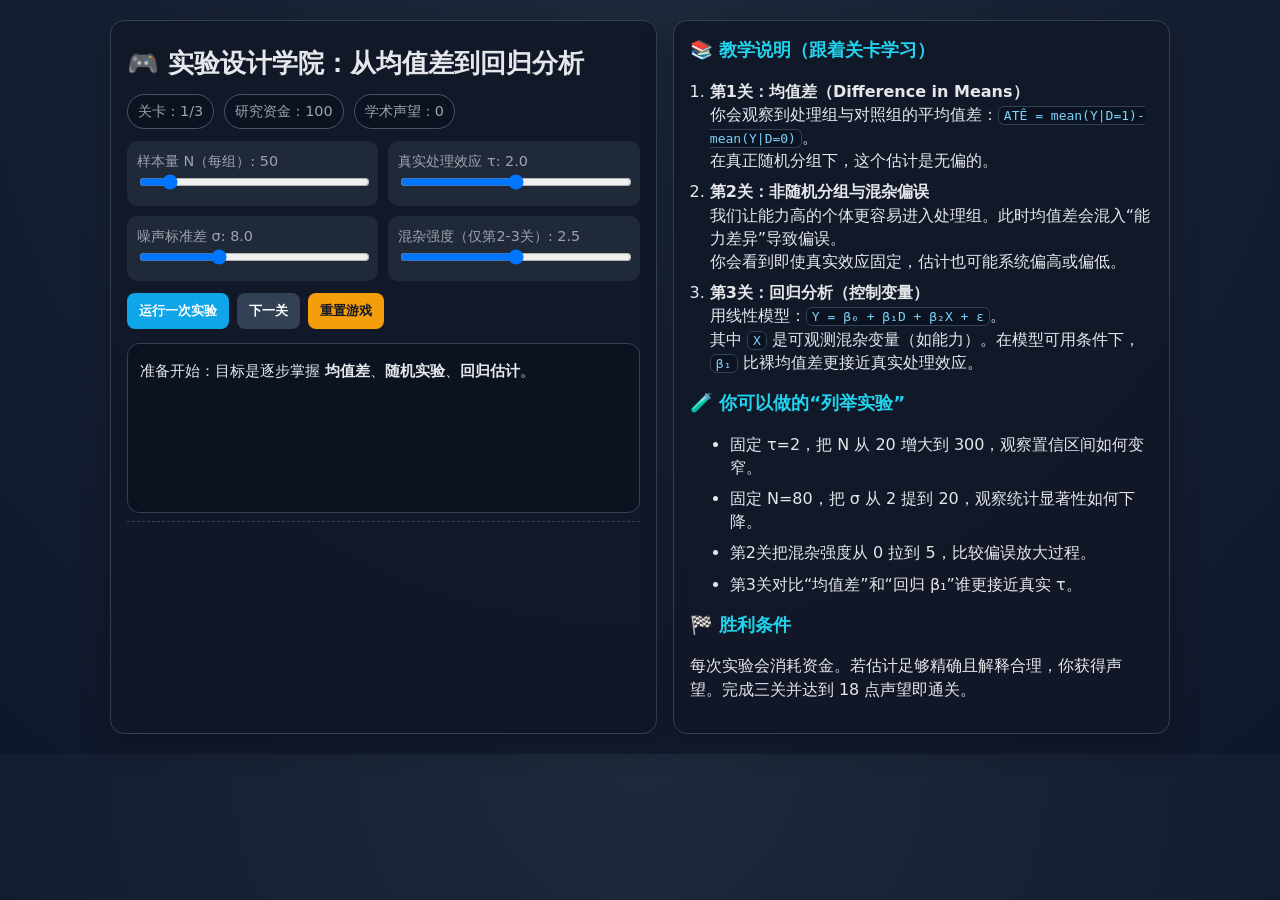
==== index.html @ 0ed8cbbe "Add interactive educational game for experiments and regression" ====
<!doctype html>
<html lang="zh-CN">
<head>
  <meta charset="UTF-8" />
  <meta name="viewport" content="width=device-width, initial-scale=1.0" />
  <title>实验设计学院：从均值差到回归分析</title>
  <style>
    :root {
      --bg: #0f172a;
      --panel: #111827;
      --card: #1f2937;
      --text: #e5e7eb;
      --muted: #9ca3af;
      --accent: #22d3ee;
      --good: #34d399;
      --warn: #f59e0b;
    }
    * { box-sizing: border-box; }
    body {
      margin: 0;
      font-family: "PingFang SC", "Microsoft YaHei", system-ui, sans-serif;
      background: radial-gradient(circle at top, #1e293b, var(--bg));
      color: var(--text);
      line-height: 1.45;
    }
    .container {
      max-width: 1100px;
      margin: 0 auto;
      padding: 20px;
      display: grid;
      gap: 16px;
      grid-template-columns: 1.1fr 1fr;
    }
    .panel {
      background: rgba(17, 24, 39, 0.95);
      border: 1px solid #334155;
      border-radius: 14px;
      padding: 16px;
      box-shadow: 0 10px 30px rgba(0, 0, 0, 0.25);
    }
    h1 { margin: 8px 0 12px; font-size: 1.6rem; }
    h2 { margin: 0 0 10px; font-size: 1.15rem; color: var(--accent); }
    .status {
      display: flex;
      gap: 10px;
      flex-wrap: wrap;
      margin-bottom: 12px;
    }
    .badge {
      background: #0b1220;
      border: 1px solid #475569;
      border-radius: 999px;
      padding: 6px 10px;
      font-size: 0.9rem;
      color: var(--muted);
    }
    .controls {
      display: grid;
      gap: 10px;
      grid-template-columns: 1fr 1fr;
    }
    .control { background: var(--card); border-radius: 10px; padding: 10px; }
    label { display: block; font-size: 0.9rem; color: var(--muted); }
    input[type="range"] { width: 100%; }
    .buttons {
      margin-top: 12px;
      display: flex;
      gap: 8px;
      flex-wrap: wrap;
    }
    button {
      background: #0ea5e9;
      color: white;
      border: none;
      border-radius: 8px;
      padding: 9px 12px;
      cursor: pointer;
      font-weight: 600;
    }
    button.secondary { background: #334155; }
    button.warn { background: var(--warn); color: #111827; }
    button:hover { filter: brightness(1.05); }
    #resultBox {
      margin-top: 14px;
      background: #0b1220;
      border: 1px solid #334155;
      border-radius: 12px;
      padding: 12px;
      min-height: 170px;
    }
    .metric { margin: 4px 0; font-size: 0.95rem; }
    .good { color: var(--good); }
    .warnText { color: var(--warn); }
    #history {
      max-height: 300px;
      overflow: auto;
      margin-top: 8px;
      font-size: 0.88rem;
      border-top: 1px dashed #334155;
      padding-top: 8px;
    }
    .lesson ol { padding-left: 20px; }
    .lesson li { margin-bottom: 8px; }
    code {
      background: #0b1220;
      border: 1px solid #334155;
      border-radius: 6px;
      padding: 1px 5px;
      color: #7dd3fc;
    }
    @media (max-width: 900px) {
      .container { grid-template-columns: 1fr; }
    }
  </style>
</head>
<body>
  <div class="container">
    <section class="panel">
      <h1>🎮 实验设计学院：从均值差到回归分析</h1>
      <div class="status">
        <span class="badge">关卡：<span id="stage">1</span>/3</span>
        <span class="badge">研究资金：<span id="budget">100</span></span>
        <span class="badge">学术声望：<span id="reputation">0</span></span>
      </div>

      <div class="controls">
        <div class="control">
          <label>样本量 N（每组）: <span id="nVal">50</span></label>
          <input id="n" type="range" min="20" max="300" step="10" value="50" />
        </div>
        <div class="control">
          <label>真实处理效应 τ: <span id="tauVal">2.0</span></label>
          <input id="tau" type="range" min="-2" max="6" step="0.5" value="2" />
        </div>
        <div class="control">
          <label>噪声标准差 σ: <span id="sigmaVal">8.0</span></label>
          <input id="sigma" type="range" min="2" max="20" step="1" value="8" />
        </div>
        <div class="control">
          <label>混杂强度（仅第2-3关）: <span id="confVal">2.5</span></label>
          <input id="conf" type="range" min="0" max="5" step="0.5" value="2.5" />
        </div>
      </div>

      <div class="buttons">
        <button id="runBtn">运行一次实验</button>
        <button class="secondary" id="nextBtn">下一关</button>
        <button class="warn" id="resetBtn">重置游戏</button>
      </div>

      <div id="resultBox">
        <div class="metric">准备开始：目标是逐步掌握 <strong>均值差</strong>、<strong>随机实验</strong>、<strong>回归估计</strong>。</div>
      </div>

      <div id="history"></div>
    </section>

    <section class="panel lesson">
      <h2>📚 教学说明（跟着关卡学习）</h2>
      <ol>
        <li><strong>第1关：均值差（Difference in Means）</strong><br/>
          你会观察到处理组与对照组的平均值差：<code>ATÊ = mean(Y|D=1)-mean(Y|D=0)</code>。<br/>
          在真正随机分组下，这个估计是无偏的。
        </li>
        <li><strong>第2关：非随机分组与混杂偏误</strong><br/>
          我们让能力高的个体更容易进入处理组。此时均值差会混入“能力差异”导致偏误。<br/>
          你会看到即使真实效应固定，估计也可能系统偏高或偏低。
        </li>
        <li><strong>第3关：回归分析（控制变量）</strong><br/>
          用线性模型：<code>Y = β₀ + β₁D + β₂X + ε</code>。<br/>
          其中 <code>X</code> 是可观测混杂变量（如能力）。在模型可用条件下，<code>β₁</code> 比裸均值差更接近真实处理效应。
        </li>
      </ol>

      <h2>🧪 你可以做的“列举实验”</h2>
      <ul>
        <li>固定 τ=2，把 N 从 20 增大到 300，观察置信区间如何变窄。</li>
        <li>固定 N=80，把 σ 从 2 提到 20，观察统计显著性如何下降。</li>
        <li>第2关把混杂强度从 0 拉到 5，比较偏误放大过程。</li>
        <li>第3关对比“均值差”和“回归 β₁”谁更接近真实 τ。</li>
      </ul>

      <h2>🏁 胜利条件</h2>
      <p>每次实验会消耗资金。若估计足够精确且解释合理，你获得声望。完成三关并达到 18 点声望即通关。</p>
    </section>
  </div>

  <script>
    const state = {
      stage: 1,
      budget: 100,
      reputation: 0,
      runCount: 0
    };

    const refs = {
      n: document.getElementById('n'),
      tau: document.getElementById('tau'),
      sigma: document.getElementById('sigma'),
      conf: document.getElementById('conf'),
      nVal: document.getElementById('nVal'),
      tauVal: document.getElementById('tauVal'),
      sigmaVal: document.getElementById('sigmaVal'),
      confVal: document.getElementById('confVal'),
      stage: document.getElementById('stage'),
      budget: document.getElementById('budget'),
      reputation: document.getElementById('reputation'),
      result: document.getElementById('resultBox'),
      history: document.getElementById('history'),
      runBtn: document.getElementById('runBtn'),
      nextBtn: document.getElementById('nextBtn'),
      resetBtn: document.getElementById('resetBtn')
    };

    function randn() {
      let u = 0, v = 0;
      while (u === 0) u = Math.random();
      while (v === 0) v = Math.random();
      return Math.sqrt(-2 * Math.log(u)) * Math.cos(2 * Math.PI * v);
    }

    function mean(arr) {
      return arr.reduce((a, b) => a + b, 0) / arr.length;
    }

    function std(arr) {
      const m = mean(arr);
      return Math.sqrt(arr.reduce((s, x) => s + (x - m) ** 2, 0) / (arr.length - 1));
    }

    function diffInMeans(y, d) {
      const t = [], c = [];
      for (let i = 0; i < y.length; i++) {
        if (d[i] === 1) t.push(y[i]); else c.push(y[i]);
      }
      const mt = mean(t), mc = mean(c);
      const se = Math.sqrt((std(t) ** 2 / t.length) + (std(c) ** 2 / c.length));
      const est = mt - mc;
      return { est, se, ciL: est - 1.96 * se, ciU: est + 1.96 * se, mt, mc };
    }

    function regressYOnDX(y, d, x) {
      const n = y.length;
      let s00 = n, s01 = 0, s02 = 0, s11 = 0, s12 = 0, s22 = 0;
      let t0 = 0, t1 = 0, t2 = 0;
      for (let i = 0; i < n; i++) {
        const xi = x[i], di = d[i], yi = y[i];
        s01 += di; s02 += xi;
        s11 += di * di; s12 += di * xi; s22 += xi * xi;
        t0 += yi; t1 += di * yi; t2 += xi * yi;
      }
      const A = [[s00, s01, s02], [s01, s11, s12], [s02, s12, s22]];
      const b = [t0, t1, t2];
      function det3(m) {
        return m[0][0]*(m[1][1]*m[2][2]-m[1][2]*m[2][1])
             - m[0][1]*(m[1][0]*m[2][2]-m[1][2]*m[2][0])
             + m[0][2]*(m[1][0]*m[2][1]-m[1][1]*m[2][0]);
      }
      const detA = det3(A);
      if (Math.abs(detA) < 1e-8) return { b1: NaN };
      const A1 = [[b[0], s01, s02], [b[1], s11, s12], [b[2], s12, s22]];
      const A2 = [[s00, b[0], s02], [s01, b[1], s12], [s02, b[2], s22]];
      const A3 = [[s00, s01, b[0]], [s01, s11, b[1]], [s02, s12, b[2]]];
      return { b1: det3(A2) / detA, b0: det3(A1) / detA, b2: det3(A3) / detA };
    }

    function runExperiment() {
      const n = Number(refs.n.value);
      const tau = Number(refs.tau.value);
      const sigma = Number(refs.sigma.value);
      const conf = Number(refs.conf.value);

      const x = [], d = [], y = [];
      for (let i = 0; i < 2 * n; i++) {
        const ability = randn();
        x.push(ability);
        let treat = 0;
        if (state.stage === 1 || state.stage === 3) {
          treat = Math.random() < 0.5 ? 1 : 0;
        } else {
          const p = 1 / (1 + Math.exp(-(ability * conf)));
          treat = Math.random() < p ? 1 : 0;
        }
        d.push(treat);
        const yi = 50 + tau * treat + 3 * ability + sigma * randn();
        y.push(yi);
      }

      const dim = diffInMeans(y, d);
      let text = `<div class="metric"><strong>本次实验结果：</strong></div>`;
      text += `<div class="metric">均值差估计 ATÊ = <strong>${dim.est.toFixed(3)}</strong>，95%CI [${dim.ciL.toFixed(3)}, ${dim.ciU.toFixed(3)}]</div>`;
      text += `<div class="metric">处理组均值=${dim.mt.toFixed(3)}；对照组均值=${dim.mc.toFixed(3)}；真实 τ=${tau.toFixed(3)}</div>`;

      let reward = 0;
      if (Math.abs(dim.est - tau) < 1.2) reward += 2;
      if (Math.abs(dim.est - tau) < 0.6) reward += 2;
      if (state.stage === 2) {
        text += `<div class="metric warnText">第2关提示：你看到的偏差往往来自“能力X与D相关”。这就是混杂偏误。</div>`;
      }
      if (state.stage === 3) {
        const reg = regressYOnDX(y, d, x);
        text += `<div class="metric">回归控制后 β₁(处理效应) = <strong>${reg.b1.toFixed(3)}</strong>；β₂(能力)=${reg.b2.toFixed(3)}</div>`;
        if (Math.abs(reg.b1 - tau) < Math.abs(dim.est - tau)) {
          text += `<div class="metric good">回归改进了估计精度：控制变量帮助减少偏误。</div>`;
          reward += 3;
        }
      }

      const cost = Math.ceil(n / 25);
      state.budget -= cost;
      state.reputation += reward;
      state.runCount += 1;

      if (state.budget <= 0) {
        text += `<div class="metric warnText">资金耗尽！请重置或用更高效的实验设计。</div>`;
        refs.runBtn.disabled = true;
      }
      if (state.stage === 3 && state.reputation >= 18) {
        text += `<div class="metric good"><strong>恭喜通关！你已经掌握从均值差到回归因果估计的完整路径。</strong></div>`;
      }

      refs.result.innerHTML = text;
      refs.history.innerHTML = `<div>第${state.runCount}次 | 关卡${state.stage} | N=${n} | τ=${tau} | σ=${sigma} | 混杂=${conf} | ATÊ=${dim.est.toFixed(3)} | 声望+${reward}</div>` + refs.history.innerHTML;
      renderStatus();
    }

    function renderStatus() {
      refs.stage.textContent = state.stage;
      refs.budget.textContent = state.budget;
      refs.reputation.textContent = state.reputation;
      refs.nVal.textContent = refs.n.value;
      refs.tauVal.textContent = Number(refs.tau.value).toFixed(1);
      refs.sigmaVal.textContent = Number(refs.sigma.value).toFixed(1);
      refs.confVal.textContent = Number(refs.conf.value).toFixed(1);
    }

    function nextStage() {
      state.stage = Math.min(3, state.stage + 1);
      refs.result.innerHTML = `<div class="metric">进入第${state.stage}关。请运行实验并观察估计变化。</div>`;
      renderStatus();
    }

    function resetGame() {
      state.stage = 1;
      state.budget = 100;
      state.reputation = 0;
      state.runCount = 0;
      refs.runBtn.disabled = false;
      refs.history.innerHTML = '';
      refs.result.innerHTML = '<div class="metric">游戏已重置。欢迎重新开始实验之旅！</div>';
      renderStatus();
    }

    [refs.n, refs.tau, refs.sigma, refs.conf].forEach(el => {
      el.addEventListener('input', renderStatus);
    });
    refs.runBtn.addEventListener('click', runExperiment);
    refs.nextBtn.addEventListener('click', nextStage);
    refs.resetBtn.addEventListener('click', resetGame);

    renderStatus();
  </script>
</body>
</html>
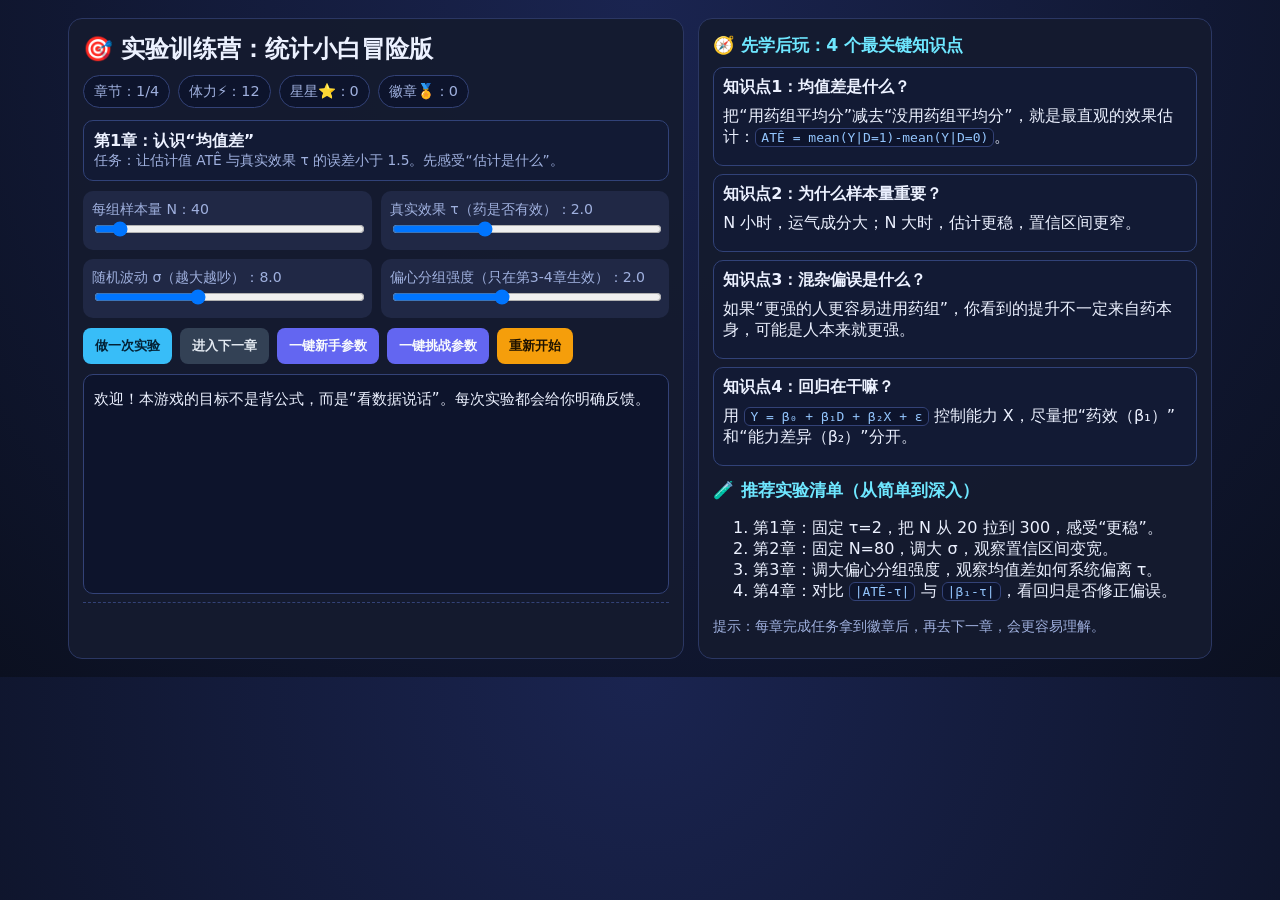
==== commit 088656b4: "Redesign game for beginners with mission-driven gameplay" ====
--- a/index.html
+++ b/index.html
@@ -3,213 +3,247 @@
 <head>
   <meta charset="UTF-8" />
   <meta name="viewport" content="width=device-width, initial-scale=1.0" />
-  <title>实验设计学院：从均值差到回归分析</title>
+  <title>实验训练营：统计新手冒险版</title>
   <style>
     :root {
-      --bg: #0f172a;
-      --panel: #111827;
-      --card: #1f2937;
-      --text: #e5e7eb;
-      --muted: #9ca3af;
-      --accent: #22d3ee;
-      --good: #34d399;
+      --bg: #0b1020;
+      --panel: #151b2f;
+      --card: #202845;
+      --text: #ecf1ff;
+      --muted: #9fb0de;
+      --accent: #6ee7ff;
+      --ok: #34d399;
       --warn: #f59e0b;
+      --bad: #fb7185;
     }
     * { box-sizing: border-box; }
     body {
       margin: 0;
       font-family: "PingFang SC", "Microsoft YaHei", system-ui, sans-serif;
-      background: radial-gradient(circle at top, #1e293b, var(--bg));
+      background: radial-gradient(circle at top, #1a2450, var(--bg));
       color: var(--text);
-      line-height: 1.45;
-    }
-    .container {
-      max-width: 1100px;
+    }
+    .wrap {
+      max-width: 1180px;
       margin: 0 auto;
-      padding: 20px;
+      padding: 18px;
       display: grid;
-      gap: 16px;
-      grid-template-columns: 1.1fr 1fr;
+      gap: 14px;
+      grid-template-columns: 1.2fr 1fr;
     }
     .panel {
-      background: rgba(17, 24, 39, 0.95);
-      border: 1px solid #334155;
+      background: rgba(21, 27, 47, 0.95);
+      border: 1px solid #2b3763;
       border-radius: 14px;
-      padding: 16px;
-      box-shadow: 0 10px 30px rgba(0, 0, 0, 0.25);
-    }
-    h1 { margin: 8px 0 12px; font-size: 1.6rem; }
-    h2 { margin: 0 0 10px; font-size: 1.15rem; color: var(--accent); }
-    .status {
-      display: flex;
-      gap: 10px;
-      flex-wrap: wrap;
-      margin-bottom: 12px;
-    }
-    .badge {
-      background: #0b1220;
-      border: 1px solid #475569;
-      border-radius: 999px;
-      padding: 6px 10px;
-      font-size: 0.9rem;
-      color: var(--muted);
-    }
-    .controls {
-      display: grid;
-      gap: 10px;
-      grid-template-columns: 1fr 1fr;
-    }
-    .control { background: var(--card); border-radius: 10px; padding: 10px; }
-    label { display: block; font-size: 0.9rem; color: var(--muted); }
-    input[type="range"] { width: 100%; }
-    .buttons {
-      margin-top: 12px;
+      padding: 14px;
+    }
+    h1 { margin: 0 0 10px; font-size: 1.5rem; }
+    h2 { margin: 0 0 10px; font-size: 1.08rem; color: var(--accent); }
+    .top {
       display: flex;
       gap: 8px;
       flex-wrap: wrap;
+      margin-bottom: 12px;
+    }
+    .chip {
+      background: #0d142c;
+      border: 1px solid #334277;
+      color: var(--muted);
+      border-radius: 999px;
+      padding: 6px 10px;
+      font-size: .9rem;
+    }
+    .mission {
+      background: #121a34;
+      border: 1px solid #314278;
+      border-radius: 10px;
+      padding: 10px;
+      margin-bottom: 10px;
+    }
+    .controls {
+      display: grid;
+      grid-template-columns: repeat(2, 1fr);
+      gap: 9px;
+    }
+    .control {
+      background: var(--card);
+      border-radius: 10px;
+      padding: 9px;
+    }
+    label { color: var(--muted); font-size: .88rem; display: block; }
+    input[type="range"] { width: 100%; }
+    .btns {
+      margin-top: 10px;
+      display: flex;
+      gap: 8px;
+      flex-wrap: wrap;
     }
     button {
-      background: #0ea5e9;
-      color: white;
       border: none;
       border-radius: 8px;
       padding: 9px 12px;
+      font-weight: 600;
       cursor: pointer;
-      font-weight: 600;
-    }
-    button.secondary { background: #334155; }
-    button.warn { background: var(--warn); color: #111827; }
-    button:hover { filter: brightness(1.05); }
-    #resultBox {
-      margin-top: 14px;
-      background: #0b1220;
-      border: 1px solid #334155;
-      border-radius: 12px;
-      padding: 12px;
-      min-height: 170px;
-    }
-    .metric { margin: 4px 0; font-size: 0.95rem; }
-    .good { color: var(--good); }
-    .warnText { color: var(--warn); }
-    #history {
-      max-height: 300px;
+      background: #38bdf8;
+      color: #042134;
+    }
+    button.secondary { background: #334155; color: #e2e8f0; }
+    button.warn { background: var(--warn); color: #1f1300; }
+    .preset { background: #6366f1; color: #f8fafc; }
+    #result {
+      margin-top: 10px;
+      background: #0d142c;
+      border: 1px solid #334277;
+      border-radius: 10px;
+      padding: 10px;
+      min-height: 220px;
+    }
+    .line { margin: 5px 0; font-size: .94rem; }
+    .ok { color: var(--ok); }
+    .bad { color: var(--bad); }
+    .warn { color: var(--warn); }
+    .small { font-size: .86rem; color: var(--muted); }
+    #log {
+      max-height: 260px;
       overflow: auto;
+      font-size: .85rem;
       margin-top: 8px;
-      font-size: 0.88rem;
-      border-top: 1px dashed #334155;
+      border-top: 1px dashed #334277;
       padding-top: 8px;
     }
-    .lesson ol { padding-left: 20px; }
-    .lesson li { margin-bottom: 8px; }
+    .lesson p { margin: 8px 0; }
+    .cards { display: grid; gap: 8px; }
+    .kcard {
+      background: #121a34;
+      border: 1px solid #314278;
+      border-radius: 10px;
+      padding: 9px;
+    }
     code {
-      background: #0b1220;
-      border: 1px solid #334155;
+      background: #0d142c;
+      border: 1px solid #334277;
       border-radius: 6px;
       padding: 1px 5px;
-      color: #7dd3fc;
-    }
-    @media (max-width: 900px) {
-      .container { grid-template-columns: 1fr; }
-    }
+      color: #93c5fd;
+    }
+    @media (max-width: 920px) { .wrap { grid-template-columns: 1fr; } }
   </style>
 </head>
 <body>
-  <div class="container">
+  <div class="wrap">
     <section class="panel">
-      <h1>🎮 实验设计学院：从均值差到回归分析</h1>
-      <div class="status">
-        <span class="badge">关卡：<span id="stage">1</span>/3</span>
-        <span class="badge">研究资金：<span id="budget">100</span></span>
-        <span class="badge">学术声望：<span id="reputation">0</span></span>
+      <h1>🎯 实验训练营：统计小白冒险版</h1>
+      <div class="top">
+        <span class="chip">章节：<span id="chapter">1</span>/4</span>
+        <span class="chip">体力⚡：<span id="energy">12</span></span>
+        <span class="chip">星星⭐：<span id="stars">0</span></span>
+        <span class="chip">徽章🏅：<span id="badges">0</span></span>
       </div>
+
+      <div class="mission" id="missionBox"></div>
 
       <div class="controls">
         <div class="control">
-          <label>样本量 N（每组）: <span id="nVal">50</span></label>
-          <input id="n" type="range" min="20" max="300" step="10" value="50" />
+          <label>每组样本量 N：<span id="nVal">40</span></label>
+          <input id="n" type="range" min="20" max="300" step="10" value="40" />
         </div>
         <div class="control">
-          <label>真实处理效应 τ: <span id="tauVal">2.0</span></label>
-          <input id="tau" type="range" min="-2" max="6" step="0.5" value="2" />
+          <label>真实效果 τ（药是否有效）：<span id="tauVal">2.0</span></label>
+          <input id="tau" type="range" min="0" max="6" step="0.5" value="2" />
         </div>
         <div class="control">
-          <label>噪声标准差 σ: <span id="sigmaVal">8.0</span></label>
-          <input id="sigma" type="range" min="2" max="20" step="1" value="8" />
+          <label>随机波动 σ（越大越吵）：<span id="sigmaVal">8.0</span></label>
+          <input id="sigma" type="range" min="2" max="18" step="1" value="8" />
         </div>
         <div class="control">
-          <label>混杂强度（仅第2-3关）: <span id="confVal">2.5</span></label>
-          <input id="conf" type="range" min="0" max="5" step="0.5" value="2.5" />
+          <label>偏心分组强度（只在第3-4章生效）：<span id="confVal">2.0</span></label>
+          <input id="conf" type="range" min="0" max="5" step="0.5" value="2" />
         </div>
       </div>
 
-      <div class="buttons">
-        <button id="runBtn">运行一次实验</button>
-        <button class="secondary" id="nextBtn">下一关</button>
-        <button class="warn" id="resetBtn">重置游戏</button>
+      <div class="btns">
+        <button id="run">做一次实验</button>
+        <button class="secondary" id="next">进入下一章</button>
+        <button class="preset" id="presetEasy">一键新手参数</button>
+        <button class="preset" id="presetChallenge">一键挑战参数</button>
+        <button class="warn" id="reset">重新开始</button>
       </div>
 
-      <div id="resultBox">
-        <div class="metric">准备开始：目标是逐步掌握 <strong>均值差</strong>、<strong>随机实验</strong>、<strong>回归估计</strong>。</div>
+      <div id="result">
+        <div class="line">欢迎！本游戏的目标不是背公式，而是“看数据说话”。每次实验都会给你明确反馈。</div>
       </div>
-
-      <div id="history"></div>
+      <div id="log"></div>
     </section>
 
     <section class="panel lesson">
-      <h2>📚 教学说明（跟着关卡学习）</h2>
+      <h2>🧭 先学后玩：4 个最关键知识点</h2>
+      <div class="cards">
+        <div class="kcard">
+          <strong>知识点1：均值差是什么？</strong>
+          <p>把“用药组平均分”减去“没用药组平均分”，就是最直观的效果估计：<code>ATÊ = mean(Y|D=1)-mean(Y|D=0)</code>。</p>
+        </div>
+        <div class="kcard">
+          <strong>知识点2：为什么样本量重要？</strong>
+          <p>N 小时，运气成分大；N 大时，估计更稳，置信区间更窄。</p>
+        </div>
+        <div class="kcard">
+          <strong>知识点3：混杂偏误是什么？</strong>
+          <p>如果“更强的人更容易进用药组”，你看到的提升不一定来自药本身，可能是人本来就更强。</p>
+        </div>
+        <div class="kcard">
+          <strong>知识点4：回归在干嘛？</strong>
+          <p>用 <code>Y = β₀ + β₁D + β₂X + ε</code> 控制能力 X，尽量把“药效（β₁）”和“能力差异（β₂）”分开。</p>
+        </div>
+      </div>
+
+      <h2 style="margin-top:12px;">🧪 推荐实验清单（从简单到深入）</h2>
       <ol>
-        <li><strong>第1关：均值差（Difference in Means）</strong><br/>
-          你会观察到处理组与对照组的平均值差：<code>ATÊ = mean(Y|D=1)-mean(Y|D=0)</code>。<br/>
-          在真正随机分组下，这个估计是无偏的。
-        </li>
-        <li><strong>第2关：非随机分组与混杂偏误</strong><br/>
-          我们让能力高的个体更容易进入处理组。此时均值差会混入“能力差异”导致偏误。<br/>
-          你会看到即使真实效应固定，估计也可能系统偏高或偏低。
-        </li>
-        <li><strong>第3关：回归分析（控制变量）</strong><br/>
-          用线性模型：<code>Y = β₀ + β₁D + β₂X + ε</code>。<br/>
-          其中 <code>X</code> 是可观测混杂变量（如能力）。在模型可用条件下，<code>β₁</code> 比裸均值差更接近真实处理效应。
-        </li>
+        <li>第1章：固定 τ=2，把 N 从 20 拉到 300，感受“更稳”。</li>
+        <li>第2章：固定 N=80，调大 σ，观察置信区间变宽。</li>
+        <li>第3章：调大偏心分组强度，观察均值差如何系统偏离 τ。</li>
+        <li>第4章：对比 <code>|ATÊ-τ|</code> 与 <code>|β₁-τ|</code>，看回归是否修正偏误。</li>
       </ol>
-
-      <h2>🧪 你可以做的“列举实验”</h2>
-      <ul>
-        <li>固定 τ=2，把 N 从 20 增大到 300，观察置信区间如何变窄。</li>
-        <li>固定 N=80，把 σ 从 2 提到 20，观察统计显著性如何下降。</li>
-        <li>第2关把混杂强度从 0 拉到 5，比较偏误放大过程。</li>
-        <li>第3关对比“均值差”和“回归 β₁”谁更接近真实 τ。</li>
-      </ul>
-
-      <h2>🏁 胜利条件</h2>
-      <p>每次实验会消耗资金。若估计足够精确且解释合理，你获得声望。完成三关并达到 18 点声望即通关。</p>
+      <p class="small">提示：每章完成任务拿到徽章后，再去下一章，会更容易理解。</p>
     </section>
   </div>
 
   <script>
-    const state = {
-      stage: 1,
-      budget: 100,
-      reputation: 0,
-      runCount: 0
+    const S = { chapter: 1, energy: 12, stars: 0, badges: 0, runCount: 0, unlocked: [true, false, false, false] };
+
+    const R = {
+      chapter: document.getElementById('chapter'),
+      energy: document.getElementById('energy'),
+      stars: document.getElementById('stars'),
+      badges: document.getElementById('badges'),
+      missionBox: document.getElementById('missionBox'),
+      n: document.getElementById('n'), tau: document.getElementById('tau'), sigma: document.getElementById('sigma'), conf: document.getElementById('conf'),
+      nVal: document.getElementById('nVal'), tauVal: document.getElementById('tauVal'), sigmaVal: document.getElementById('sigmaVal'), confVal: document.getElementById('confVal'),
+      result: document.getElementById('result'), log: document.getElementById('log'),
+      run: document.getElementById('run'), next: document.getElementById('next'), reset: document.getElementById('reset'),
+      presetEasy: document.getElementById('presetEasy'), presetChallenge: document.getElementById('presetChallenge')
     };
 
-    const refs = {
-      n: document.getElementById('n'),
-      tau: document.getElementById('tau'),
-      sigma: document.getElementById('sigma'),
-      conf: document.getElementById('conf'),
-      nVal: document.getElementById('nVal'),
-      tauVal: document.getElementById('tauVal'),
-      sigmaVal: document.getElementById('sigmaVal'),
-      confVal: document.getElementById('confVal'),
-      stage: document.getElementById('stage'),
-      budget: document.getElementById('budget'),
-      reputation: document.getElementById('reputation'),
-      result: document.getElementById('resultBox'),
-      history: document.getElementById('history'),
-      runBtn: document.getElementById('runBtn'),
-      nextBtn: document.getElementById('nextBtn'),
-      resetBtn: document.getElementById('resetBtn')
+    const missions = {
+      1: {
+        title: '第1章：认识“均值差”',
+        desc: '任务：让估计值 ATÊ 与真实效果 τ 的误差小于 1.5。先感受“估计是什么”。',
+        check: ({ ate, tau }) => Math.abs(ate - tau) < 1.5
+      },
+      2: {
+        title: '第2章：样本量与噪声',
+        desc: '任务：把置信区间宽度压到 3.5 以下（建议增大 N 或减小 σ）。',
+        check: ({ ciL, ciU }) => (ciU - ciL) < 3.5
+      },
+      3: {
+        title: '第3章：混杂偏误登场',
+        desc: '任务：让你观察到明显偏误（|ATÊ-τ| > 1.8），理解“偏差从哪来”。',
+        check: ({ ate, tau }) => Math.abs(ate - tau) > 1.8
+      },
+      4: {
+        title: '第4章：回归修正偏误',
+        desc: '任务：回归后的 β₁ 比均值差更接近 τ（|β₁-τ| < |ATÊ-τ|）。',
+        check: ({ ate, tau, b1 }) => Number.isFinite(b1) && Math.abs(b1 - tau) < Math.abs(ate - tau)
+      }
     };
 
     function randn() {
@@ -219,24 +253,21 @@
       return Math.sqrt(-2 * Math.log(u)) * Math.cos(2 * Math.PI * v);
     }
 
-    function mean(arr) {
-      return arr.reduce((a, b) => a + b, 0) / arr.length;
-    }
-
+    function mean(arr) { return arr.reduce((a, b) => a + b, 0) / arr.length; }
     function std(arr) {
+      if (arr.length <= 1) return 0;
       const m = mean(arr);
       return Math.sqrt(arr.reduce((s, x) => s + (x - m) ** 2, 0) / (arr.length - 1));
     }
 
     function diffInMeans(y, d) {
       const t = [], c = [];
-      for (let i = 0; i < y.length; i++) {
-        if (d[i] === 1) t.push(y[i]); else c.push(y[i]);
-      }
+      for (let i = 0; i < y.length; i++) (d[i] ? t : c).push(y[i]);
+      if (!t.length || !c.length) return { est: NaN, ciL: NaN, ciU: NaN, mt: NaN, mc: NaN, se: NaN };
       const mt = mean(t), mc = mean(c);
       const se = Math.sqrt((std(t) ** 2 / t.length) + (std(c) ** 2 / c.length));
       const est = mt - mc;
-      return { est, se, ciL: est - 1.96 * se, ciU: est + 1.96 * se, mt, mc };
+      return { est, ciL: est - 1.96 * se, ciU: est + 1.96 * se, mt, mc, se };
     }
 
     function regressYOnDX(y, d, x) {
@@ -244,7 +275,7 @@
       let s00 = n, s01 = 0, s02 = 0, s11 = 0, s12 = 0, s22 = 0;
       let t0 = 0, t1 = 0, t2 = 0;
       for (let i = 0; i < n; i++) {
-        const xi = x[i], di = d[i], yi = y[i];
+        const di = d[i], xi = x[i], yi = y[i];
         s01 += di; s02 += xi;
         s11 += di * di; s12 += di * xi; s22 += xi * xi;
         t0 += yi; t1 += di * yi; t2 += xi * yi;
@@ -252,113 +283,145 @@
       const A = [[s00, s01, s02], [s01, s11, s12], [s02, s12, s22]];
       const b = [t0, t1, t2];
       function det3(m) {
-        return m[0][0]*(m[1][1]*m[2][2]-m[1][2]*m[2][1])
-             - m[0][1]*(m[1][0]*m[2][2]-m[1][2]*m[2][0])
-             + m[0][2]*(m[1][0]*m[2][1]-m[1][1]*m[2][0]);
+        return m[0][0]*(m[1][1]*m[2][2]-m[1][2]*m[2][1]) - m[0][1]*(m[1][0]*m[2][2]-m[1][2]*m[2][0]) + m[0][2]*(m[1][0]*m[2][1]-m[1][1]*m[2][0]);
       }
       const detA = det3(A);
-      if (Math.abs(detA) < 1e-8) return { b1: NaN };
-      const A1 = [[b[0], s01, s02], [b[1], s11, s12], [b[2], s12, s22]];
+      if (Math.abs(detA) < 1e-9) return { b1: NaN, b2: NaN };
       const A2 = [[s00, b[0], s02], [s01, b[1], s12], [s02, b[2], s22]];
       const A3 = [[s00, s01, b[0]], [s01, s11, b[1]], [s02, s12, b[2]]];
-      return { b1: det3(A2) / detA, b0: det3(A1) / detA, b2: det3(A3) / detA };
-    }
-
-    function runExperiment() {
-      const n = Number(refs.n.value);
-      const tau = Number(refs.tau.value);
-      const sigma = Number(refs.sigma.value);
-      const conf = Number(refs.conf.value);
-
+      return { b1: det3(A2) / detA, b2: det3(A3) / detA };
+    }
+
+    function simulate() {
+      const n = Number(R.n.value), tau = Number(R.tau.value), sigma = Number(R.sigma.value), conf = Number(R.conf.value);
       const x = [], d = [], y = [];
       for (let i = 0; i < 2 * n; i++) {
         const ability = randn();
         x.push(ability);
-        let treat = 0;
-        if (state.stage === 1 || state.stage === 3) {
+        let treat;
+        if (S.chapter <= 2) {
           treat = Math.random() < 0.5 ? 1 : 0;
         } else {
           const p = 1 / (1 + Math.exp(-(ability * conf)));
           treat = Math.random() < p ? 1 : 0;
         }
         d.push(treat);
-        const yi = 50 + tau * treat + 3 * ability + sigma * randn();
-        y.push(yi);
-      }
-
+        y.push(50 + tau * treat + 3.2 * ability + sigma * randn());
+      }
       const dim = diffInMeans(y, d);
-      let text = `<div class="metric"><strong>本次实验结果：</strong></div>`;
-      text += `<div class="metric">均值差估计 ATÊ = <strong>${dim.est.toFixed(3)}</strong>，95%CI [${dim.ciL.toFixed(3)}, ${dim.ciU.toFixed(3)}]</div>`;
-      text += `<div class="metric">处理组均值=${dim.mt.toFixed(3)}；对照组均值=${dim.mc.toFixed(3)}；真实 τ=${tau.toFixed(3)}</div>`;
-
-      let reward = 0;
-      if (Math.abs(dim.est - tau) < 1.2) reward += 2;
-      if (Math.abs(dim.est - tau) < 0.6) reward += 2;
-      if (state.stage === 2) {
-        text += `<div class="metric warnText">第2关提示：你看到的偏差往往来自“能力X与D相关”。这就是混杂偏误。</div>`;
-      }
-      if (state.stage === 3) {
-        const reg = regressYOnDX(y, d, x);
-        text += `<div class="metric">回归控制后 β₁(处理效应) = <strong>${reg.b1.toFixed(3)}</strong>；β₂(能力)=${reg.b2.toFixed(3)}</div>`;
-        if (Math.abs(reg.b1 - tau) < Math.abs(dim.est - tau)) {
-          text += `<div class="metric good">回归改进了估计精度：控制变量帮助减少偏误。</div>`;
-          reward += 3;
-        }
-      }
-
-      const cost = Math.ceil(n / 25);
-      state.budget -= cost;
-      state.reputation += reward;
-      state.runCount += 1;
-
-      if (state.budget <= 0) {
-        text += `<div class="metric warnText">资金耗尽！请重置或用更高效的实验设计。</div>`;
-        refs.runBtn.disabled = true;
-      }
-      if (state.stage === 3 && state.reputation >= 18) {
-        text += `<div class="metric good"><strong>恭喜通关！你已经掌握从均值差到回归因果估计的完整路径。</strong></div>`;
-      }
-
-      refs.result.innerHTML = text;
-      refs.history.innerHTML = `<div>第${state.runCount}次 | 关卡${state.stage} | N=${n} | τ=${tau} | σ=${sigma} | 混杂=${conf} | ATÊ=${dim.est.toFixed(3)} | 声望+${reward}</div>` + refs.history.innerHTML;
-      renderStatus();
-    }
-
-    function renderStatus() {
-      refs.stage.textContent = state.stage;
-      refs.budget.textContent = state.budget;
-      refs.reputation.textContent = state.reputation;
-      refs.nVal.textContent = refs.n.value;
-      refs.tauVal.textContent = Number(refs.tau.value).toFixed(1);
-      refs.sigmaVal.textContent = Number(refs.sigma.value).toFixed(1);
-      refs.confVal.textContent = Number(refs.conf.value).toFixed(1);
-    }
-
-    function nextStage() {
-      state.stage = Math.min(3, state.stage + 1);
-      refs.result.innerHTML = `<div class="metric">进入第${state.stage}关。请运行实验并观察估计变化。</div>`;
-      renderStatus();
-    }
-
-    function resetGame() {
-      state.stage = 1;
-      state.budget = 100;
-      state.reputation = 0;
-      state.runCount = 0;
-      refs.runBtn.disabled = false;
-      refs.history.innerHTML = '';
-      refs.result.innerHTML = '<div class="metric">游戏已重置。欢迎重新开始实验之旅！</div>';
-      renderStatus();
-    }
-
-    [refs.n, refs.tau, refs.sigma, refs.conf].forEach(el => {
-      el.addEventListener('input', renderStatus);
-    });
-    refs.runBtn.addEventListener('click', runExperiment);
-    refs.nextBtn.addEventListener('click', nextStage);
-    refs.resetBtn.addEventListener('click', resetGame);
-
-    renderStatus();
+      const reg = regressYOnDX(y, d, x);
+      return { n, tau, sigma, conf, ate: dim.est, ciL: dim.ciL, ciU: dim.ciU, mt: dim.mt, mc: dim.mc, b1: reg.b1, b2: reg.b2 };
+    }
+
+    function run() {
+      if (S.energy <= 0) {
+        R.result.innerHTML = '<div class="line bad">体力不足！点击“重新开始”补满。</div>';
+        return;
+      }
+      const res = simulate();
+      S.runCount += 1;
+      S.energy -= 1;
+
+      const m = missions[S.chapter];
+      const passed = m.check(res);
+      const starGain = passed ? 3 : 1;
+      S.stars += starGain;
+
+      let html = `<div class="line"><strong>${m.title}</strong></div>`;
+      html += `<div class="line">本次估计：ATÊ=${res.ate.toFixed(3)}，真实 τ=${res.tau.toFixed(3)}，95%CI=[${res.ciL.toFixed(3)}, ${res.ciU.toFixed(3)}]</div>`;
+      html += `<div class="line small">处理组均值=${res.mt.toFixed(3)}；对照组均值=${res.mc.toFixed(3)}</div>`;
+
+      if (S.chapter >= 3) {
+        html += `<div class="line">回归估计：β₁=${res.b1.toFixed(3)}（药效），β₂=${res.b2.toFixed(3)}（能力）</div>`;
+      }
+
+      if (S.chapter === 1) {
+        html += `<div class="line small">解释：这一章你只要明白一件事：ATÊ 就是“两个平均值的差”。</div>`;
+      } else if (S.chapter === 2) {
+        html += `<div class="line small">解释：CI 宽度 = ${(res.ciU - res.ciL).toFixed(3)}。它越窄，你越有把握。</div>`;
+      } else if (S.chapter === 3) {
+        html += `<div class="line small">解释：这一章我们故意“偏心分组”，所以 ATÊ 常常不等于真实 τ。</div>`;
+      } else {
+        html += `<div class="line small">解释：如果 β₁ 比 ATÊ 更接近 τ，说明控制变量有帮助。</div>`;
+      }
+
+      if (passed) {
+        html += `<div class="line ok">✅ 任务达成！+${starGain}⭐，并获得 1 枚徽章。</div>`;
+        S.badges += 1;
+      } else {
+        html += `<div class="line warn">⚠️ 任务未完成（但你仍获得 +${starGain}⭐ 练习星星）。建议试试“一键新手参数”。</div>`;
+      }
+
+      if (S.chapter === 4 && S.badges >= 8) {
+        html += '<div class="line ok"><strong>🎉 恭喜毕业！你已经掌握从均值差到回归分析的核心思路。</strong></div>';
+      }
+
+      R.result.innerHTML = html;
+      R.log.innerHTML = `<div>第${S.runCount}次 | 第${S.chapter}章 | N=${res.n} τ=${res.tau} σ=${res.sigma} conf=${res.conf} | ATÊ=${res.ate.toFixed(3)} | β₁=${Number.isFinite(res.b1) ? res.b1.toFixed(3) : 'NaN'}</div>` + R.log.innerHTML;
+      render();
+    }
+
+    function nextChapter() {
+      if (S.chapter >= 4) return;
+      if (S.badges < S.chapter) {
+        R.result.innerHTML = `<div class="line warn">先至少拿到 ${S.chapter} 枚徽章再进下一章，避免听不懂。继续做实验就行。</div>`;
+        return;
+      }
+      S.chapter += 1;
+      R.result.innerHTML = `<div class="line">你已进入第 ${S.chapter} 章。建议先用“一键新手参数”跑 2-3 次建立直觉。</div>`;
+      render();
+    }
+
+    function setEasyPreset() {
+      if (S.chapter === 1) {
+        R.n.value = 80; R.tau.value = 2; R.sigma.value = 6; R.conf.value = 0;
+      } else if (S.chapter === 2) {
+        R.n.value = 180; R.tau.value = 2; R.sigma.value = 4; R.conf.value = 0;
+      } else if (S.chapter === 3) {
+        R.n.value = 100; R.tau.value = 2; R.sigma.value = 5; R.conf.value = 3.5;
+      } else {
+        R.n.value = 140; R.tau.value = 2; R.sigma.value = 6; R.conf.value = 4;
+      }
+      render();
+    }
+
+    function setChallengePreset() {
+      R.n.value = 40;
+      R.tau.value = 1;
+      R.sigma.value = 14;
+      R.conf.value = 4.5;
+      render();
+    }
+
+    function reset() {
+      S.chapter = 1; S.energy = 12; S.stars = 0; S.badges = 0; S.runCount = 0;
+      R.n.value = 40; R.tau.value = 2; R.sigma.value = 8; R.conf.value = 2;
+      R.log.innerHTML = '';
+      R.result.innerHTML = '<div class="line">已重置。建议先点“一键新手参数”，再做实验。</div>';
+      render();
+    }
+
+    function render() {
+      R.chapter.textContent = S.chapter;
+      R.energy.textContent = S.energy;
+      R.stars.textContent = S.stars;
+      R.badges.textContent = S.badges;
+      R.nVal.textContent = R.n.value;
+      R.tauVal.textContent = Number(R.tau.value).toFixed(1);
+      R.sigmaVal.textContent = Number(R.sigma.value).toFixed(1);
+      R.confVal.textContent = Number(R.conf.value).toFixed(1);
+      const m = missions[S.chapter];
+      R.missionBox.innerHTML = `<strong>${m.title}</strong><div class="small">${m.desc}</div>`;
+    }
+
+    [R.n, R.tau, R.sigma, R.conf].forEach(el => el.addEventListener('input', render));
+    R.run.addEventListener('click', run);
+    R.next.addEventListener('click', nextChapter);
+    R.presetEasy.addEventListener('click', setEasyPreset);
+    R.presetChallenge.addEventListener('click', setChallengePreset);
+    R.reset.addEventListener('click', reset);
+
+    render();
   </script>
 </body>
 </html>
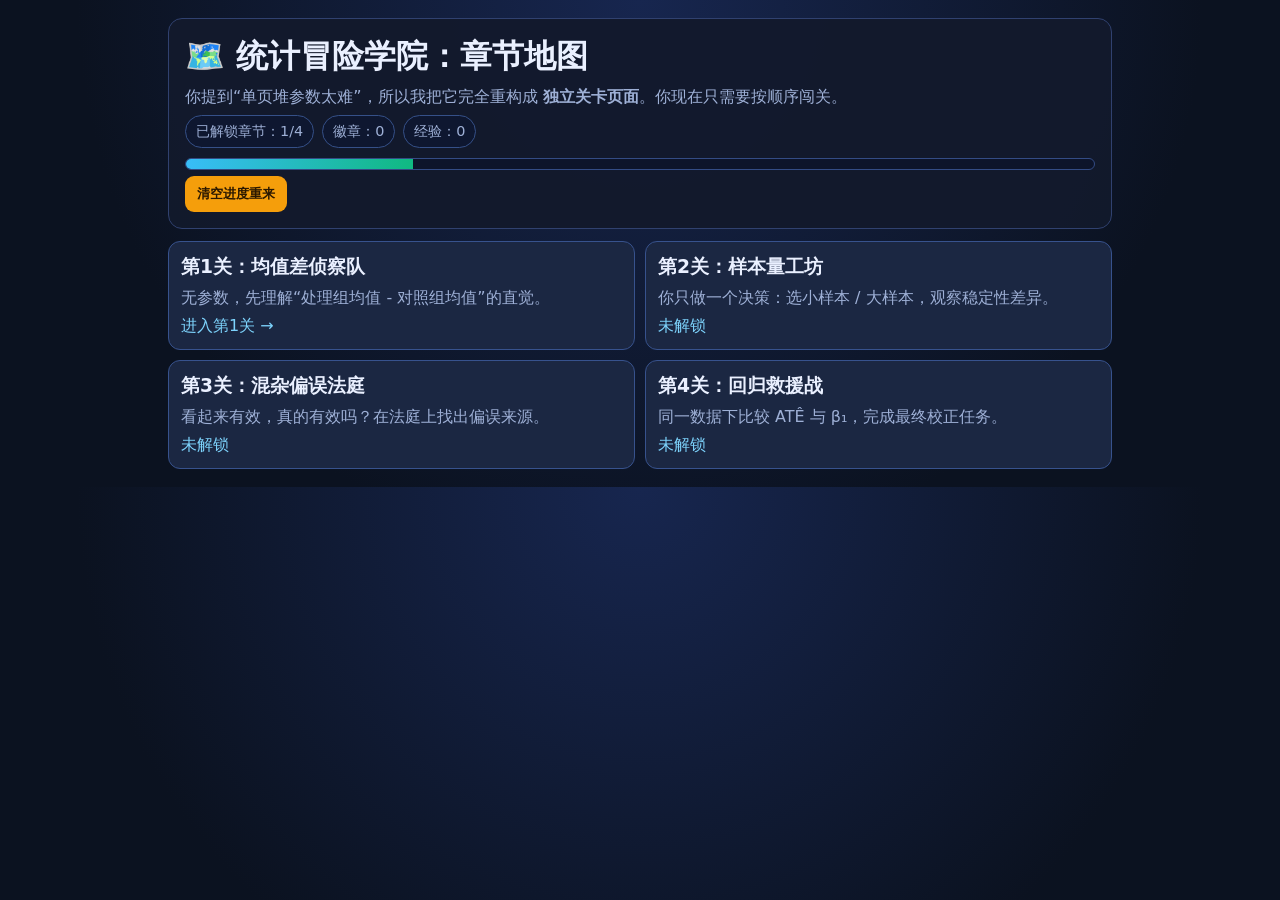
==== commit a8d43ca3: "Rebuild into multi-page chapter game for beginners" ====
--- a/index.html
+++ b/index.html
@@ -3,425 +3,67 @@
 <head>
   <meta charset="UTF-8" />
   <meta name="viewport" content="width=device-width, initial-scale=1.0" />
-  <title>实验训练营：统计新手冒险版</title>
-  <style>
-    :root {
-      --bg: #0b1020;
-      --panel: #151b2f;
-      --card: #202845;
-      --text: #ecf1ff;
-      --muted: #9fb0de;
-      --accent: #6ee7ff;
-      --ok: #34d399;
-      --warn: #f59e0b;
-      --bad: #fb7185;
-    }
-    * { box-sizing: border-box; }
-    body {
-      margin: 0;
-      font-family: "PingFang SC", "Microsoft YaHei", system-ui, sans-serif;
-      background: radial-gradient(circle at top, #1a2450, var(--bg));
-      color: var(--text);
-    }
-    .wrap {
-      max-width: 1180px;
-      margin: 0 auto;
-      padding: 18px;
-      display: grid;
-      gap: 14px;
-      grid-template-columns: 1.2fr 1fr;
-    }
-    .panel {
-      background: rgba(21, 27, 47, 0.95);
-      border: 1px solid #2b3763;
-      border-radius: 14px;
-      padding: 14px;
-    }
-    h1 { margin: 0 0 10px; font-size: 1.5rem; }
-    h2 { margin: 0 0 10px; font-size: 1.08rem; color: var(--accent); }
-    .top {
-      display: flex;
-      gap: 8px;
-      flex-wrap: wrap;
-      margin-bottom: 12px;
-    }
-    .chip {
-      background: #0d142c;
-      border: 1px solid #334277;
-      color: var(--muted);
-      border-radius: 999px;
-      padding: 6px 10px;
-      font-size: .9rem;
-    }
-    .mission {
-      background: #121a34;
-      border: 1px solid #314278;
-      border-radius: 10px;
-      padding: 10px;
-      margin-bottom: 10px;
-    }
-    .controls {
-      display: grid;
-      grid-template-columns: repeat(2, 1fr);
-      gap: 9px;
-    }
-    .control {
-      background: var(--card);
-      border-radius: 10px;
-      padding: 9px;
-    }
-    label { color: var(--muted); font-size: .88rem; display: block; }
-    input[type="range"] { width: 100%; }
-    .btns {
-      margin-top: 10px;
-      display: flex;
-      gap: 8px;
-      flex-wrap: wrap;
-    }
-    button {
-      border: none;
-      border-radius: 8px;
-      padding: 9px 12px;
-      font-weight: 600;
-      cursor: pointer;
-      background: #38bdf8;
-      color: #042134;
-    }
-    button.secondary { background: #334155; color: #e2e8f0; }
-    button.warn { background: var(--warn); color: #1f1300; }
-    .preset { background: #6366f1; color: #f8fafc; }
-    #result {
-      margin-top: 10px;
-      background: #0d142c;
-      border: 1px solid #334277;
-      border-radius: 10px;
-      padding: 10px;
-      min-height: 220px;
-    }
-    .line { margin: 5px 0; font-size: .94rem; }
-    .ok { color: var(--ok); }
-    .bad { color: var(--bad); }
-    .warn { color: var(--warn); }
-    .small { font-size: .86rem; color: var(--muted); }
-    #log {
-      max-height: 260px;
-      overflow: auto;
-      font-size: .85rem;
-      margin-top: 8px;
-      border-top: 1px dashed #334277;
-      padding-top: 8px;
-    }
-    .lesson p { margin: 8px 0; }
-    .cards { display: grid; gap: 8px; }
-    .kcard {
-      background: #121a34;
-      border: 1px solid #314278;
-      border-radius: 10px;
-      padding: 9px;
-    }
-    code {
-      background: #0d142c;
-      border: 1px solid #334277;
-      border-radius: 6px;
-      padding: 1px 5px;
-      color: #93c5fd;
-    }
-    @media (max-width: 920px) { .wrap { grid-template-columns: 1fr; } }
-  </style>
+  <title>统计冒险学院 · 章节地图</title>
+  <link rel="stylesheet" href="styles.css" />
 </head>
 <body>
-  <div class="wrap">
-    <section class="panel">
-      <h1>🎯 实验训练营：统计小白冒险版</h1>
-      <div class="top">
-        <span class="chip">章节：<span id="chapter">1</span>/4</span>
-        <span class="chip">体力⚡：<span id="energy">12</span></span>
-        <span class="chip">星星⭐：<span id="stars">0</span></span>
-        <span class="chip">徽章🏅：<span id="badges">0</span></span>
+  <div class="container">
+    <div class="panel">
+      <h1>🗺️ 统计冒险学院：章节地图</h1>
+      <p>你提到“单页堆参数太难”，所以我把它完全重构成 <strong>独立关卡页面</strong>。你现在只需要按顺序闯关。</p>
+      <div class="topbar">
+        <span class="badge">已解锁章节：<span id="unlocked">1</span>/4</span>
+        <span class="badge">徽章：<span id="badges">0</span></span>
+        <span class="badge">经验：<span id="xp">0</span></span>
       </div>
+      <div class="progress"><div id="bar"></div></div>
+      <button class="warn" id="reset">清空进度重来</button>
+    </div>
 
-      <div class="mission" id="missionBox"></div>
+    <div class="grid two">
+      <div class="card">
+        <h3>第1关：均值差侦察队</h3>
+        <p>无参数，先理解“处理组均值 - 对照组均值”的直觉。</p>
+        <a class="link" href="chapters/ch1.html">进入第1关 →</a>
+      </div>
+      <div class="card">
+        <h3>第2关：样本量工坊</h3>
+        <p>你只做一个决策：选小样本 / 大样本，观察稳定性差异。</p>
+        <a class="link" id="go2" href="#">未解锁</a>
+      </div>
+      <div class="card">
+        <h3>第3关：混杂偏误法庭</h3>
+        <p>看起来有效，真的有效吗？在法庭上找出偏误来源。</p>
+        <a class="link" id="go3" href="#">未解锁</a>
+      </div>
+      <div class="card">
+        <h3>第4关：回归救援战</h3>
+        <p>同一数据下比较 ATÊ 与 β₁，完成最终校正任务。</p>
+        <a class="link" id="go4" href="#">未解锁</a>
+      </div>
+    </div>
+  </div>
+  <script src="app.js"></script>
+  <script>
+    const s = GameCore.getState();
+    document.getElementById('unlocked').textContent = s.unlocked;
+    document.getElementById('badges').textContent = s.badges;
+    document.getElementById('xp').textContent = s.xp;
+    document.getElementById('bar').style.width = `${Math.min(100, s.unlocked / 4 * 100)}%`;
 
-      <div class="controls">
-        <div class="control">
-          <label>每组样本量 N：<span id="nVal">40</span></label>
-          <input id="n" type="range" min="20" max="300" step="10" value="40" />
-        </div>
-        <div class="control">
-          <label>真实效果 τ（药是否有效）：<span id="tauVal">2.0</span></label>
-          <input id="tau" type="range" min="0" max="6" step="0.5" value="2" />
-        </div>
-        <div class="control">
-          <label>随机波动 σ（越大越吵）：<span id="sigmaVal">8.0</span></label>
-          <input id="sigma" type="range" min="2" max="18" step="1" value="8" />
-        </div>
-        <div class="control">
-          <label>偏心分组强度（只在第3-4章生效）：<span id="confVal">2.0</span></label>
-          <input id="conf" type="range" min="0" max="5" step="0.5" value="2" />
-        </div>
-      </div>
+    function unlockLink(id, chapter) {
+      const el = document.getElementById(id);
+      if (s.unlocked >= chapter) {
+        el.textContent = `进入第${chapter}关 →`;
+        el.href = `chapters/ch${chapter}.html`;
+      }
+    }
+    unlockLink('go2', 2); unlockLink('go3', 3); unlockLink('go4', 4);
 
-      <div class="btns">
-        <button id="run">做一次实验</button>
-        <button class="secondary" id="next">进入下一章</button>
-        <button class="preset" id="presetEasy">一键新手参数</button>
-        <button class="preset" id="presetChallenge">一键挑战参数</button>
-        <button class="warn" id="reset">重新开始</button>
-      </div>
-
-      <div id="result">
-        <div class="line">欢迎！本游戏的目标不是背公式，而是“看数据说话”。每次实验都会给你明确反馈。</div>
-      </div>
-      <div id="log"></div>
-    </section>
-
-    <section class="panel lesson">
-      <h2>🧭 先学后玩：4 个最关键知识点</h2>
-      <div class="cards">
-        <div class="kcard">
-          <strong>知识点1：均值差是什么？</strong>
-          <p>把“用药组平均分”减去“没用药组平均分”，就是最直观的效果估计：<code>ATÊ = mean(Y|D=1)-mean(Y|D=0)</code>。</p>
-        </div>
-        <div class="kcard">
-          <strong>知识点2：为什么样本量重要？</strong>
-          <p>N 小时，运气成分大；N 大时，估计更稳，置信区间更窄。</p>
-        </div>
-        <div class="kcard">
-          <strong>知识点3：混杂偏误是什么？</strong>
-          <p>如果“更强的人更容易进用药组”，你看到的提升不一定来自药本身，可能是人本来就更强。</p>
-        </div>
-        <div class="kcard">
-          <strong>知识点4：回归在干嘛？</strong>
-          <p>用 <code>Y = β₀ + β₁D + β₂X + ε</code> 控制能力 X，尽量把“药效（β₁）”和“能力差异（β₂）”分开。</p>
-        </div>
-      </div>
-
-      <h2 style="margin-top:12px;">🧪 推荐实验清单（从简单到深入）</h2>
-      <ol>
-        <li>第1章：固定 τ=2，把 N 从 20 拉到 300，感受“更稳”。</li>
-        <li>第2章：固定 N=80，调大 σ，观察置信区间变宽。</li>
-        <li>第3章：调大偏心分组强度，观察均值差如何系统偏离 τ。</li>
-        <li>第4章：对比 <code>|ATÊ-τ|</code> 与 <code>|β₁-τ|</code>，看回归是否修正偏误。</li>
-      </ol>
-      <p class="small">提示：每章完成任务拿到徽章后，再去下一章，会更容易理解。</p>
-    </section>
-  </div>
-
-  <script>
-    const S = { chapter: 1, energy: 12, stars: 0, badges: 0, runCount: 0, unlocked: [true, false, false, false] };
-
-    const R = {
-      chapter: document.getElementById('chapter'),
-      energy: document.getElementById('energy'),
-      stars: document.getElementById('stars'),
-      badges: document.getElementById('badges'),
-      missionBox: document.getElementById('missionBox'),
-      n: document.getElementById('n'), tau: document.getElementById('tau'), sigma: document.getElementById('sigma'), conf: document.getElementById('conf'),
-      nVal: document.getElementById('nVal'), tauVal: document.getElementById('tauVal'), sigmaVal: document.getElementById('sigmaVal'), confVal: document.getElementById('confVal'),
-      result: document.getElementById('result'), log: document.getElementById('log'),
-      run: document.getElementById('run'), next: document.getElementById('next'), reset: document.getElementById('reset'),
-      presetEasy: document.getElementById('presetEasy'), presetChallenge: document.getElementById('presetChallenge')
-    };
-
-    const missions = {
-      1: {
-        title: '第1章：认识“均值差”',
-        desc: '任务：让估计值 ATÊ 与真实效果 τ 的误差小于 1.5。先感受“估计是什么”。',
-        check: ({ ate, tau }) => Math.abs(ate - tau) < 1.5
-      },
-      2: {
-        title: '第2章：样本量与噪声',
-        desc: '任务：把置信区间宽度压到 3.5 以下（建议增大 N 或减小 σ）。',
-        check: ({ ciL, ciU }) => (ciU - ciL) < 3.5
-      },
-      3: {
-        title: '第3章：混杂偏误登场',
-        desc: '任务：让你观察到明显偏误（|ATÊ-τ| > 1.8），理解“偏差从哪来”。',
-        check: ({ ate, tau }) => Math.abs(ate - tau) > 1.8
-      },
-      4: {
-        title: '第4章：回归修正偏误',
-        desc: '任务：回归后的 β₁ 比均值差更接近 τ（|β₁-τ| < |ATÊ-τ|）。',
-        check: ({ ate, tau, b1 }) => Number.isFinite(b1) && Math.abs(b1 - tau) < Math.abs(ate - tau)
-      }
-    };
-
-    function randn() {
-      let u = 0, v = 0;
-      while (u === 0) u = Math.random();
-      while (v === 0) v = Math.random();
-      return Math.sqrt(-2 * Math.log(u)) * Math.cos(2 * Math.PI * v);
-    }
-
-    function mean(arr) { return arr.reduce((a, b) => a + b, 0) / arr.length; }
-    function std(arr) {
-      if (arr.length <= 1) return 0;
-      const m = mean(arr);
-      return Math.sqrt(arr.reduce((s, x) => s + (x - m) ** 2, 0) / (arr.length - 1));
-    }
-
-    function diffInMeans(y, d) {
-      const t = [], c = [];
-      for (let i = 0; i < y.length; i++) (d[i] ? t : c).push(y[i]);
-      if (!t.length || !c.length) return { est: NaN, ciL: NaN, ciU: NaN, mt: NaN, mc: NaN, se: NaN };
-      const mt = mean(t), mc = mean(c);
-      const se = Math.sqrt((std(t) ** 2 / t.length) + (std(c) ** 2 / c.length));
-      const est = mt - mc;
-      return { est, ciL: est - 1.96 * se, ciU: est + 1.96 * se, mt, mc, se };
-    }
-
-    function regressYOnDX(y, d, x) {
-      const n = y.length;
-      let s00 = n, s01 = 0, s02 = 0, s11 = 0, s12 = 0, s22 = 0;
-      let t0 = 0, t1 = 0, t2 = 0;
-      for (let i = 0; i < n; i++) {
-        const di = d[i], xi = x[i], yi = y[i];
-        s01 += di; s02 += xi;
-        s11 += di * di; s12 += di * xi; s22 += xi * xi;
-        t0 += yi; t1 += di * yi; t2 += xi * yi;
-      }
-      const A = [[s00, s01, s02], [s01, s11, s12], [s02, s12, s22]];
-      const b = [t0, t1, t2];
-      function det3(m) {
-        return m[0][0]*(m[1][1]*m[2][2]-m[1][2]*m[2][1]) - m[0][1]*(m[1][0]*m[2][2]-m[1][2]*m[2][0]) + m[0][2]*(m[1][0]*m[2][1]-m[1][1]*m[2][0]);
-      }
-      const detA = det3(A);
-      if (Math.abs(detA) < 1e-9) return { b1: NaN, b2: NaN };
-      const A2 = [[s00, b[0], s02], [s01, b[1], s12], [s02, b[2], s22]];
-      const A3 = [[s00, s01, b[0]], [s01, s11, b[1]], [s02, s12, b[2]]];
-      return { b1: det3(A2) / detA, b2: det3(A3) / detA };
-    }
-
-    function simulate() {
-      const n = Number(R.n.value), tau = Number(R.tau.value), sigma = Number(R.sigma.value), conf = Number(R.conf.value);
-      const x = [], d = [], y = [];
-      for (let i = 0; i < 2 * n; i++) {
-        const ability = randn();
-        x.push(ability);
-        let treat;
-        if (S.chapter <= 2) {
-          treat = Math.random() < 0.5 ? 1 : 0;
-        } else {
-          const p = 1 / (1 + Math.exp(-(ability * conf)));
-          treat = Math.random() < p ? 1 : 0;
-        }
-        d.push(treat);
-        y.push(50 + tau * treat + 3.2 * ability + sigma * randn());
-      }
-      const dim = diffInMeans(y, d);
-      const reg = regressYOnDX(y, d, x);
-      return { n, tau, sigma, conf, ate: dim.est, ciL: dim.ciL, ciU: dim.ciU, mt: dim.mt, mc: dim.mc, b1: reg.b1, b2: reg.b2 };
-    }
-
-    function run() {
-      if (S.energy <= 0) {
-        R.result.innerHTML = '<div class="line bad">体力不足！点击“重新开始”补满。</div>';
-        return;
-      }
-      const res = simulate();
-      S.runCount += 1;
-      S.energy -= 1;
-
-      const m = missions[S.chapter];
-      const passed = m.check(res);
-      const starGain = passed ? 3 : 1;
-      S.stars += starGain;
-
-      let html = `<div class="line"><strong>${m.title}</strong></div>`;
-      html += `<div class="line">本次估计：ATÊ=${res.ate.toFixed(3)}，真实 τ=${res.tau.toFixed(3)}，95%CI=[${res.ciL.toFixed(3)}, ${res.ciU.toFixed(3)}]</div>`;
-      html += `<div class="line small">处理组均值=${res.mt.toFixed(3)}；对照组均值=${res.mc.toFixed(3)}</div>`;
-
-      if (S.chapter >= 3) {
-        html += `<div class="line">回归估计：β₁=${res.b1.toFixed(3)}（药效），β₂=${res.b2.toFixed(3)}（能力）</div>`;
-      }
-
-      if (S.chapter === 1) {
-        html += `<div class="line small">解释：这一章你只要明白一件事：ATÊ 就是“两个平均值的差”。</div>`;
-      } else if (S.chapter === 2) {
-        html += `<div class="line small">解释：CI 宽度 = ${(res.ciU - res.ciL).toFixed(3)}。它越窄，你越有把握。</div>`;
-      } else if (S.chapter === 3) {
-        html += `<div class="line small">解释：这一章我们故意“偏心分组”，所以 ATÊ 常常不等于真实 τ。</div>`;
-      } else {
-        html += `<div class="line small">解释：如果 β₁ 比 ATÊ 更接近 τ，说明控制变量有帮助。</div>`;
-      }
-
-      if (passed) {
-        html += `<div class="line ok">✅ 任务达成！+${starGain}⭐，并获得 1 枚徽章。</div>`;
-        S.badges += 1;
-      } else {
-        html += `<div class="line warn">⚠️ 任务未完成（但你仍获得 +${starGain}⭐ 练习星星）。建议试试“一键新手参数”。</div>`;
-      }
-
-      if (S.chapter === 4 && S.badges >= 8) {
-        html += '<div class="line ok"><strong>🎉 恭喜毕业！你已经掌握从均值差到回归分析的核心思路。</strong></div>';
-      }
-
-      R.result.innerHTML = html;
-      R.log.innerHTML = `<div>第${S.runCount}次 | 第${S.chapter}章 | N=${res.n} τ=${res.tau} σ=${res.sigma} conf=${res.conf} | ATÊ=${res.ate.toFixed(3)} | β₁=${Number.isFinite(res.b1) ? res.b1.toFixed(3) : 'NaN'}</div>` + R.log.innerHTML;
-      render();
-    }
-
-    function nextChapter() {
-      if (S.chapter >= 4) return;
-      if (S.badges < S.chapter) {
-        R.result.innerHTML = `<div class="line warn">先至少拿到 ${S.chapter} 枚徽章再进下一章，避免听不懂。继续做实验就行。</div>`;
-        return;
-      }
-      S.chapter += 1;
-      R.result.innerHTML = `<div class="line">你已进入第 ${S.chapter} 章。建议先用“一键新手参数”跑 2-3 次建立直觉。</div>`;
-      render();
-    }
-
-    function setEasyPreset() {
-      if (S.chapter === 1) {
-        R.n.value = 80; R.tau.value = 2; R.sigma.value = 6; R.conf.value = 0;
-      } else if (S.chapter === 2) {
-        R.n.value = 180; R.tau.value = 2; R.sigma.value = 4; R.conf.value = 0;
-      } else if (S.chapter === 3) {
-        R.n.value = 100; R.tau.value = 2; R.sigma.value = 5; R.conf.value = 3.5;
-      } else {
-        R.n.value = 140; R.tau.value = 2; R.sigma.value = 6; R.conf.value = 4;
-      }
-      render();
-    }
-
-    function setChallengePreset() {
-      R.n.value = 40;
-      R.tau.value = 1;
-      R.sigma.value = 14;
-      R.conf.value = 4.5;
-      render();
-    }
-
-    function reset() {
-      S.chapter = 1; S.energy = 12; S.stars = 0; S.badges = 0; S.runCount = 0;
-      R.n.value = 40; R.tau.value = 2; R.sigma.value = 8; R.conf.value = 2;
-      R.log.innerHTML = '';
-      R.result.innerHTML = '<div class="line">已重置。建议先点“一键新手参数”，再做实验。</div>';
-      render();
-    }
-
-    function render() {
-      R.chapter.textContent = S.chapter;
-      R.energy.textContent = S.energy;
-      R.stars.textContent = S.stars;
-      R.badges.textContent = S.badges;
-      R.nVal.textContent = R.n.value;
-      R.tauVal.textContent = Number(R.tau.value).toFixed(1);
-      R.sigmaVal.textContent = Number(R.sigma.value).toFixed(1);
-      R.confVal.textContent = Number(R.conf.value).toFixed(1);
-      const m = missions[S.chapter];
-      R.missionBox.innerHTML = `<strong>${m.title}</strong><div class="small">${m.desc}</div>`;
-    }
-
-    [R.n, R.tau, R.sigma, R.conf].forEach(el => el.addEventListener('input', render));
-    R.run.addEventListener('click', run);
-    R.next.addEventListener('click', nextChapter);
-    R.presetEasy.addEventListener('click', setEasyPreset);
-    R.presetChallenge.addEventListener('click', setChallengePreset);
-    R.reset.addEventListener('click', reset);
-
-    render();
+    document.getElementById('reset').addEventListener('click', () => {
+      GameCore.resetState();
+      location.reload();
+    });
   </script>
 </body>
 </html>
--- a/styles.css
+++ b/styles.css
@@ -0,0 +1,81 @@
+:root {
+  --bg: #0b1220;
+  --panel: #121a2c;
+  --card: #1b2742;
+  --text: #eaf0ff;
+  --muted: #9eb0d6;
+  --accent: #66d9ff;
+  --good: #34d399;
+  --warn: #fbbf24;
+}
+* { box-sizing: border-box; }
+body {
+  margin: 0;
+  font-family: "PingFang SC", "Microsoft YaHei", system-ui, sans-serif;
+  color: var(--text);
+  background: radial-gradient(circle at top, #17264f 0%, var(--bg) 70%);
+}
+.container { max-width: 980px; margin: 0 auto; padding: 18px; }
+.panel {
+  background: rgba(18, 26, 44, 0.96);
+  border: 1px solid #30416f;
+  border-radius: 14px;
+  padding: 16px;
+  margin-bottom: 12px;
+}
+h1, h2, h3 { margin: 0 0 8px; }
+p { margin: 7px 0; color: var(--muted); }
+.topbar { display: flex; flex-wrap: wrap; gap: 8px; margin-bottom: 10px; }
+.badge {
+  border: 1px solid #355088;
+  border-radius: 999px;
+  background: #0e1730;
+  color: var(--muted);
+  padding: 6px 10px;
+  font-size: .9rem;
+}
+.grid { display: grid; gap: 10px; }
+.grid.two { grid-template-columns: 1fr 1fr; }
+@media (max-width: 800px) { .grid.two { grid-template-columns: 1fr; } }
+.card {
+  background: var(--card);
+  border: 1px solid #37528d;
+  border-radius: 12px;
+  padding: 12px;
+}
+button {
+  border: none;
+  border-radius: 9px;
+  padding: 9px 12px;
+  font-weight: 700;
+  cursor: pointer;
+  margin-right: 6px;
+  margin-top: 6px;
+}
+button.primary { background: #38bdf8; color: #052033; }
+button.secondary { background: #334155; color: #ecfeff; }
+button.success { background: #10b981; color: #03271d; }
+button.warn { background: #f59e0b; color: #2a1800; }
+button:disabled { opacity: .45; cursor: not-allowed; }
+.kpi { font-weight: 700; color: var(--accent); }
+.ok { color: var(--good); font-weight: 700; }
+.warnText { color: var(--warn); font-weight: 700; }
+.log {
+  max-height: 210px;
+  overflow: auto;
+  font-size: .9rem;
+  border-top: 1px dashed #355088;
+  margin-top: 10px;
+  padding-top: 8px;
+}
+.choice { display: block; width: 100%; text-align: left; background: #23345a; color: #e2ecff; }
+a.link { color: #7dd3fc; text-decoration: none; }
+a.link:hover { text-decoration: underline; }
+.progress {
+  height: 12px;
+  background: #0d142a;
+  border: 1px solid #334b84;
+  border-radius: 999px;
+  overflow: hidden;
+}
+.progress > div { height: 100%; background: linear-gradient(to right, #38bdf8, #10b981); width: 0%; }
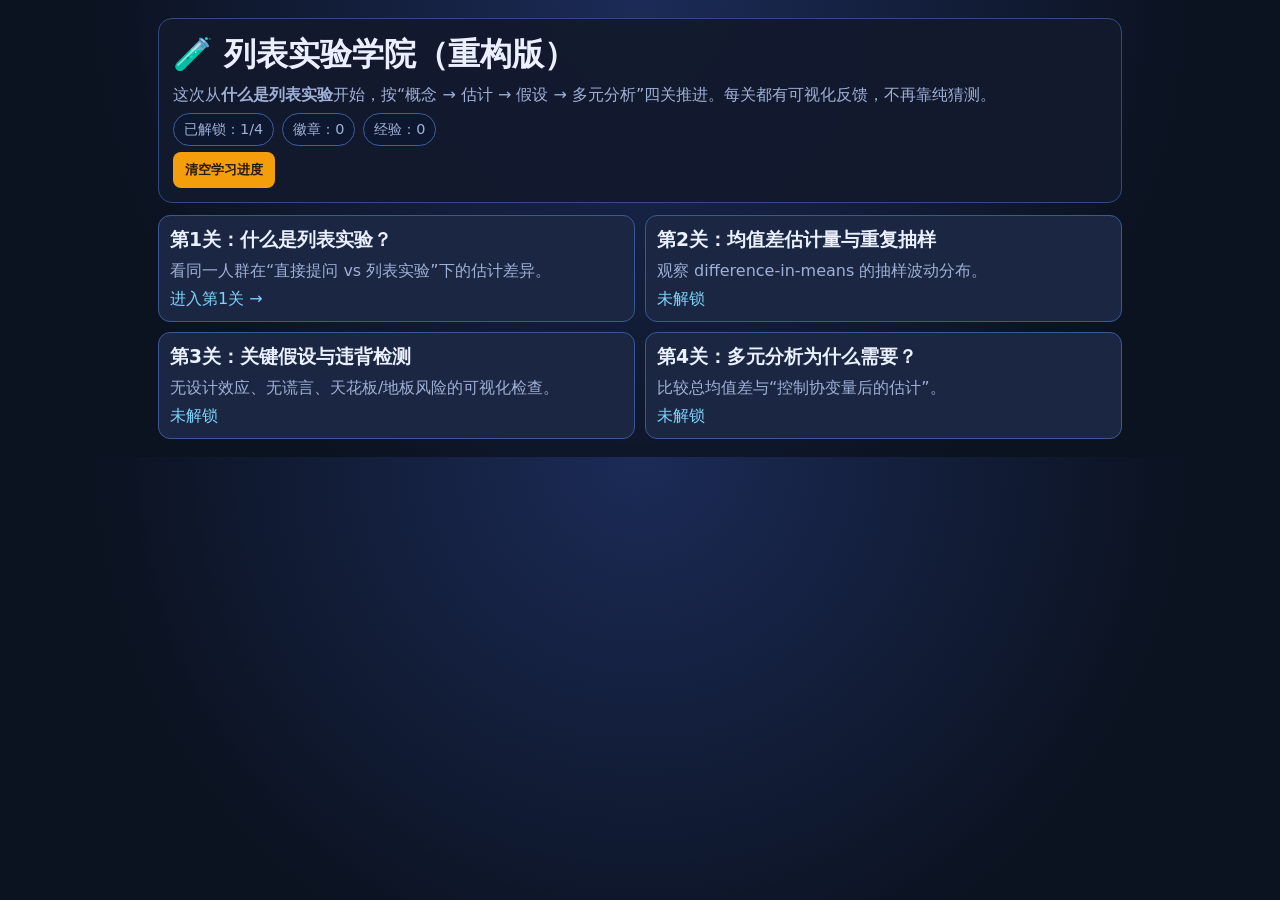
==== commit 1e05c3ef: "Rebuild chapters around list experiment fundamentals and visual interaction" ====
--- a/index.html
+++ b/index.html
@@ -1,69 +1,23 @@
-<!doctype html>
-<html lang="zh-CN">
-<head>
-  <meta charset="UTF-8" />
-  <meta name="viewport" content="width=device-width, initial-scale=1.0" />
-  <title>统计冒险学院 · 章节地图</title>
-  <link rel="stylesheet" href="styles.css" />
-</head>
-<body>
-  <div class="container">
-    <div class="panel">
-      <h1>🗺️ 统计冒险学院：章节地图</h1>
-      <p>你提到“单页堆参数太难”，所以我把它完全重构成 <strong>独立关卡页面</strong>。你现在只需要按顺序闯关。</p>
-      <div class="topbar">
-        <span class="badge">已解锁章节：<span id="unlocked">1</span>/4</span>
-        <span class="badge">徽章：<span id="badges">0</span></span>
-        <span class="badge">经验：<span id="xp">0</span></span>
-      </div>
-      <div class="progress"><div id="bar"></div></div>
-      <button class="warn" id="reset">清空进度重来</button>
-    </div>
-
-    <div class="grid two">
-      <div class="card">
-        <h3>第1关：均值差侦察队</h3>
-        <p>无参数，先理解“处理组均值 - 对照组均值”的直觉。</p>
-        <a class="link" href="chapters/ch1.html">进入第1关 →</a>
-      </div>
-      <div class="card">
-        <h3>第2关：样本量工坊</h3>
-        <p>你只做一个决策：选小样本 / 大样本，观察稳定性差异。</p>
-        <a class="link" id="go2" href="#">未解锁</a>
-      </div>
-      <div class="card">
-        <h3>第3关：混杂偏误法庭</h3>
-        <p>看起来有效，真的有效吗？在法庭上找出偏误来源。</p>
-        <a class="link" id="go3" href="#">未解锁</a>
-      </div>
-      <div class="card">
-        <h3>第4关：回归救援战</h3>
-        <p>同一数据下比较 ATÊ 与 β₁，完成最终校正任务。</p>
-        <a class="link" id="go4" href="#">未解锁</a>
-      </div>
-    </div>
-  </div>
-  <script src="app.js"></script>
-  <script>
-    const s = GameCore.getState();
-    document.getElementById('unlocked').textContent = s.unlocked;
-    document.getElementById('badges').textContent = s.badges;
-    document.getElementById('xp').textContent = s.xp;
-    document.getElementById('bar').style.width = `${Math.min(100, s.unlocked / 4 * 100)}%`;
-
-    function unlockLink(id, chapter) {
-      const el = document.getElementById(id);
-      if (s.unlocked >= chapter) {
-        el.textContent = `进入第${chapter}关 →`;
-        el.href = `chapters/ch${chapter}.html`;
-      }
-    }
-    unlockLink('go2', 2); unlockLink('go3', 3); unlockLink('go4', 4);
-
-    document.getElementById('reset').addEventListener('click', () => {
-      GameCore.resetState();
-      location.reload();
-    });
-  </script>
-</body>
-</html>
+<!doctype html><html lang="zh-CN"><head><meta charset="UTF-8"/><meta name="viewport" content="width=device-width,initial-scale=1.0"/><title>列表实验学院</title><link rel="stylesheet" href="styles.css"/></head>
+<body><div class="container">
+<div class="panel">
+  <h1>🧪 列表实验学院（重构版）</h1>
+  <p>这次从<strong>什么是列表实验</strong>开始，按“概念 → 估计 → 假设 → 多元分析”四关推进。每关都有可视化反馈，不再靠纯猜测。</p>
+  <div class="topbar"><span class="badge">已解锁：<span id="u">1</span>/4</span><span class="badge">徽章：<span id="b">0</span></span><span class="badge">经验：<span id="x">0</span></span></div>
+  <button class="warn" id="reset">清空学习进度</button>
+</div>
+<div class="grid two">
+  <div class="card"><h3>第1关：什么是列表实验？</h3><p>看同一人群在“直接提问 vs 列表实验”下的估计差异。</p><a class="link" href="chapters/ch1.html">进入第1关 →</a></div>
+  <div class="card"><h3>第2关：均值差估计量与重复抽样</h3><p>观察 difference-in-means 的抽样波动分布。</p><a class="link" id="l2" href="#">未解锁</a></div>
+  <div class="card"><h3>第3关：关键假设与违背检测</h3><p>无设计效应、无谎言、天花板/地板风险的可视化检查。</p><a class="link" id="l3" href="#">未解锁</a></div>
+  <div class="card"><h3>第4关：多元分析为什么需要？</h3><p>比较总均值差与“控制协变量后的估计”。</p><a class="link" id="l4" href="#">未解锁</a></div>
+</div>
+</div>
+<script src="app.js"></script>
+<script>
+const s=ListCore.getState();
+document.getElementById('u').textContent=s.unlocked;document.getElementById('b').textContent=s.badges;document.getElementById('x').textContent=s.xp;
+[['l2',2],['l3',3],['l4',4]].forEach(([id,c])=>{if(s.unlocked>=c){const el=document.getElementById(id);el.textContent=`进入第${c}关 →`;el.href=`chapters/ch${c}.html`;}});
+document.getElementById('reset').onclick=()=>{ListCore.resetState();location.reload();};
+</script>
+</body></html>
--- a/styles.css
+++ b/styles.css
@@ -1,81 +1,24 @@
 :root {
-  --bg: #0b1220;
-  --panel: #121a2c;
-  --card: #1b2742;
-  --text: #eaf0ff;
-  --muted: #9eb0d6;
-  --accent: #66d9ff;
-  --good: #34d399;
-  --warn: #fbbf24;
+  --bg:#0b1220; --panel:#121a2d; --card:#1b2742; --text:#eaf0ff; --muted:#9fb0d6;
+  --accent:#67e8f9; --ok:#34d399; --warn:#fbbf24;
 }
-* { box-sizing: border-box; }
-body {
-  margin: 0;
-  font-family: "PingFang SC", "Microsoft YaHei", system-ui, sans-serif;
-  color: var(--text);
-  background: radial-gradient(circle at top, #17264f 0%, var(--bg) 70%);
-}
-.container { max-width: 980px; margin: 0 auto; padding: 18px; }
-.panel {
-  background: rgba(18, 26, 44, 0.96);
-  border: 1px solid #30416f;
-  border-radius: 14px;
-  padding: 16px;
-  margin-bottom: 12px;
-}
-h1, h2, h3 { margin: 0 0 8px; }
-p { margin: 7px 0; color: var(--muted); }
-.topbar { display: flex; flex-wrap: wrap; gap: 8px; margin-bottom: 10px; }
-.badge {
-  border: 1px solid #355088;
-  border-radius: 999px;
-  background: #0e1730;
-  color: var(--muted);
-  padding: 6px 10px;
-  font-size: .9rem;
-}
-.grid { display: grid; gap: 10px; }
-.grid.two { grid-template-columns: 1fr 1fr; }
-@media (max-width: 800px) { .grid.two { grid-template-columns: 1fr; } }
-.card {
-  background: var(--card);
-  border: 1px solid #37528d;
-  border-radius: 12px;
-  padding: 12px;
-}
-button {
-  border: none;
-  border-radius: 9px;
-  padding: 9px 12px;
-  font-weight: 700;
-  cursor: pointer;
-  margin-right: 6px;
-  margin-top: 6px;
-}
-button.primary { background: #38bdf8; color: #052033; }
-button.secondary { background: #334155; color: #ecfeff; }
-button.success { background: #10b981; color: #03271d; }
-button.warn { background: #f59e0b; color: #2a1800; }
-button:disabled { opacity: .45; cursor: not-allowed; }
-.kpi { font-weight: 700; color: var(--accent); }
-.ok { color: var(--good); font-weight: 700; }
-.warnText { color: var(--warn); font-weight: 700; }
-.log {
-  max-height: 210px;
-  overflow: auto;
-  font-size: .9rem;
-  border-top: 1px dashed #355088;
-  margin-top: 10px;
-  padding-top: 8px;
-}
-.choice { display: block; width: 100%; text-align: left; background: #23345a; color: #e2ecff; }
-a.link { color: #7dd3fc; text-decoration: none; }
-a.link:hover { text-decoration: underline; }
-.progress {
-  height: 12px;
-  background: #0d142a;
-  border: 1px solid #334b84;
-  border-radius: 999px;
-  overflow: hidden;
-}
-.progress > div { height: 100%; background: linear-gradient(to right, #38bdf8, #10b981); width: 0%; }
+*{box-sizing:border-box}
+body{margin:0;font-family:"PingFang SC","Microsoft YaHei",system-ui,sans-serif;background:radial-gradient(circle at top,#1b2b57 0,var(--bg) 70%);color:var(--text)}
+.container{max-width:1000px;margin:0 auto;padding:18px}
+.panel{background:rgba(18,26,45,.96);border:1px solid #324a82;border-radius:14px;padding:14px;margin-bottom:12px}
+h1,h2,h3{margin:0 0 8px} p{margin:7px 0;color:var(--muted)}
+.topbar{display:flex;gap:8px;flex-wrap:wrap}
+.badge{border:1px solid #3f5e9e;border-radius:999px;padding:6px 10px;background:#0e1730;color:var(--muted);font-size:.9rem}
+.grid{display:grid;gap:10px}.grid.two{grid-template-columns:1fr 1fr}@media(max-width:820px){.grid.two{grid-template-columns:1fr}}
+.card{background:var(--card);border:1px solid #3a5897;border-radius:12px;padding:11px}
+button{border:none;border-radius:8px;padding:9px 12px;font-weight:700;cursor:pointer;margin-right:6px;margin-top:6px}
+.primary{background:#38bdf8;color:#032133}.secondary{background:#334155;color:#e2e8f0}.success{background:#10b981;color:#05281f}.warn{background:#f59e0b;color:#2a1900}
+.link{color:#7dd3fc;text-decoration:none}.link:hover{text-decoration:underline}
+.ok{color:var(--ok);font-weight:700}.warnText{color:var(--warn);font-weight:700}
+.log{max-height:240px;overflow:auto;border-top:1px dashed #36518c;padding-top:8px;margin-top:8px;font-size:.92rem}
+.bar-wrap{display:grid;gap:8px}
+.row{display:grid;grid-template-columns:120px 1fr 60px;gap:8px;align-items:center}
+.track{height:18px;background:#0d1630;border:1px solid #35508c;border-radius:999px;overflow:hidden}
+.fill{height:100%;background:linear-gradient(to right,#38bdf8,#10b981);width:0}
+.mono{font-family:ui-monospace,SFMono-Regular,Menlo,monospace}
+.note{font-size:.9rem;color:#b8c7e9}
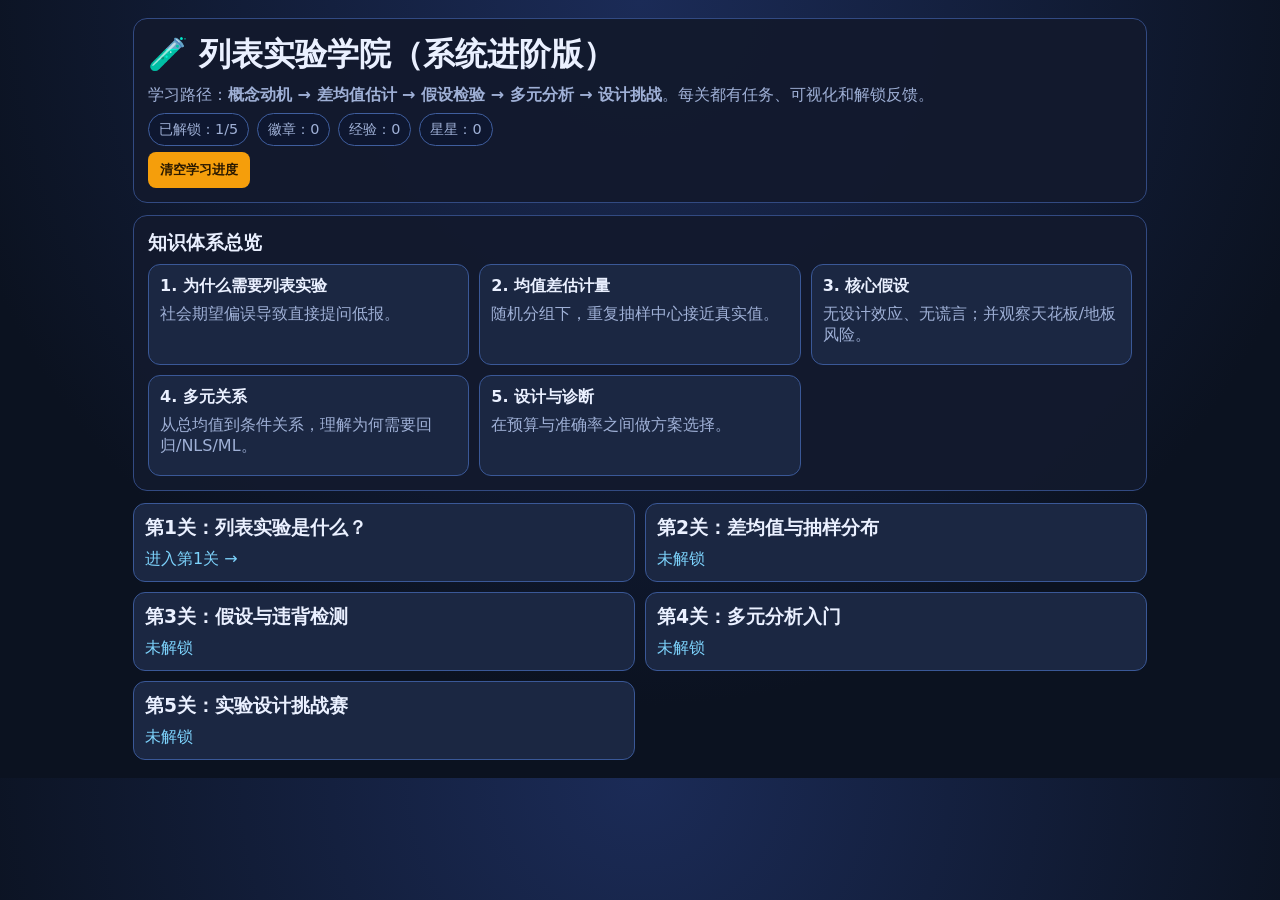
==== commit 5900ef42: "Deepen curriculum and add richer five-level gameplay" ====
--- a/index.html
+++ b/index.html
@@ -1,23 +1,34 @@
 <!doctype html><html lang="zh-CN"><head><meta charset="UTF-8"/><meta name="viewport" content="width=device-width,initial-scale=1.0"/><title>列表实验学院</title><link rel="stylesheet" href="styles.css"/></head>
 <body><div class="container">
 <div class="panel">
-  <h1>🧪 列表实验学院（重构版）</h1>
-  <p>这次从<strong>什么是列表实验</strong>开始，按“概念 → 估计 → 假设 → 多元分析”四关推进。每关都有可视化反馈，不再靠纯猜测。</p>
-  <div class="topbar"><span class="badge">已解锁：<span id="u">1</span>/4</span><span class="badge">徽章：<span id="b">0</span></span><span class="badge">经验：<span id="x">0</span></span></div>
+  <h1>🧪 列表实验学院（系统进阶版）</h1>
+  <p>学习路径：<strong>概念动机 → 差均值估计 → 假设检验 → 多元分析 → 设计挑战</strong>。每关都有任务、可视化和解锁反馈。</p>
+  <div class="topbar"><span class="badge">已解锁：<span id="u">1</span>/5</span><span class="badge">徽章：<span id="b">0</span></span><span class="badge">经验：<span id="x">0</span></span><span class="badge">星星：<span id="s">0</span></span></div>
   <button class="warn" id="reset">清空学习进度</button>
 </div>
+<div class="panel">
+  <h3>知识体系总览</h3>
+  <div class="grid three">
+    <div class="card"><strong>1. 为什么需要列表实验</strong><p>社会期望偏误导致直接提问低报。</p></div>
+    <div class="card"><strong>2. 均值差估计量</strong><p>随机分组下，重复抽样中心接近真实值。</p></div>
+    <div class="card"><strong>3. 核心假设</strong><p>无设计效应、无谎言；并观察天花板/地板风险。</p></div>
+    <div class="card"><strong>4. 多元关系</strong><p>从总均值到条件关系，理解为何需要回归/NLS/ML。</p></div>
+    <div class="card"><strong>5. 设计与诊断</strong><p>在预算与准确率之间做方案选择。</p></div>
+  </div>
+</div>
 <div class="grid two">
-  <div class="card"><h3>第1关：什么是列表实验？</h3><p>看同一人群在“直接提问 vs 列表实验”下的估计差异。</p><a class="link" href="chapters/ch1.html">进入第1关 →</a></div>
-  <div class="card"><h3>第2关：均值差估计量与重复抽样</h3><p>观察 difference-in-means 的抽样波动分布。</p><a class="link" id="l2" href="#">未解锁</a></div>
-  <div class="card"><h3>第3关：关键假设与违背检测</h3><p>无设计效应、无谎言、天花板/地板风险的可视化检查。</p><a class="link" id="l3" href="#">未解锁</a></div>
-  <div class="card"><h3>第4关：多元分析为什么需要？</h3><p>比较总均值差与“控制协变量后的估计”。</p><a class="link" id="l4" href="#">未解锁</a></div>
+  <div class="card"><h3>第1关：列表实验是什么？</h3><a class="link" href="chapters/ch1.html">进入第1关 →</a></div>
+  <div class="card"><h3>第2关：差均值与抽样分布</h3><a class="link" id="l2" href="#">未解锁</a></div>
+  <div class="card"><h3>第3关：假设与违背检测</h3><a class="link" id="l3" href="#">未解锁</a></div>
+  <div class="card"><h3>第4关：多元分析入门</h3><a class="link" id="l4" href="#">未解锁</a></div>
+  <div class="card"><h3>第5关：实验设计挑战赛</h3><a class="link" id="l5" href="#">未解锁</a></div>
 </div>
 </div>
 <script src="app.js"></script>
 <script>
-const s=ListCore.getState();
-document.getElementById('u').textContent=s.unlocked;document.getElementById('b').textContent=s.badges;document.getElementById('x').textContent=s.xp;
-[['l2',2],['l3',3],['l4',4]].forEach(([id,c])=>{if(s.unlocked>=c){const el=document.getElementById(id);el.textContent=`进入第${c}关 →`;el.href=`chapters/ch${c}.html`;}});
+const st=ListCore.getState();
+for(const [id,v] of [['u',st.unlocked],['b',st.badges],['x',st.xp],['s',st.stars]]) document.getElementById(id).textContent=v;
+[['l2',2],['l3',3],['l4',4],['l5',5]].forEach(([id,c])=>{if(st.unlocked>=c){const e=document.getElementById(id);e.textContent=`进入第${c}关 →`;e.href=`chapters/ch${c}.html`;}});
 document.getElementById('reset').onclick=()=>{ListCore.resetState();location.reload();};
 </script>
 </body></html>
--- a/styles.css
+++ b/styles.css
@@ -1,24 +1,14 @@
-:root {
-  --bg:#0b1220; --panel:#121a2d; --card:#1b2742; --text:#eaf0ff; --muted:#9fb0d6;
-  --accent:#67e8f9; --ok:#34d399; --warn:#fbbf24;
-}
-*{box-sizing:border-box}
-body{margin:0;font-family:"PingFang SC","Microsoft YaHei",system-ui,sans-serif;background:radial-gradient(circle at top,#1b2b57 0,var(--bg) 70%);color:var(--text)}
-.container{max-width:1000px;margin:0 auto;padding:18px}
-.panel{background:rgba(18,26,45,.96);border:1px solid #324a82;border-radius:14px;padding:14px;margin-bottom:12px}
-h1,h2,h3{margin:0 0 8px} p{margin:7px 0;color:var(--muted)}
-.topbar{display:flex;gap:8px;flex-wrap:wrap}
-.badge{border:1px solid #3f5e9e;border-radius:999px;padding:6px 10px;background:#0e1730;color:var(--muted);font-size:.9rem}
-.grid{display:grid;gap:10px}.grid.two{grid-template-columns:1fr 1fr}@media(max-width:820px){.grid.two{grid-template-columns:1fr}}
+:root{--bg:#0b1220;--panel:#121a2d;--card:#1b2742;--text:#eaf0ff;--muted:#9fb0d6;--accent:#67e8f9;--ok:#34d399;--warn:#fbbf24}
+*{box-sizing:border-box}body{margin:0;font-family:"PingFang SC","Microsoft YaHei",system-ui,sans-serif;background:radial-gradient(circle at top,#1b2b57 0,var(--bg) 70%);color:var(--text)}
+.container{max-width:1050px;margin:0 auto;padding:18px}.panel{background:rgba(18,26,45,.96);border:1px solid #324a82;border-radius:14px;padding:14px;margin-bottom:12px}
+h1,h2,h3{margin:0 0 8px}p{margin:7px 0;color:var(--muted)}
+.topbar{display:flex;gap:8px;flex-wrap:wrap}.badge{border:1px solid #3f5e9e;border-radius:999px;padding:6px 10px;background:#0e1730;color:var(--muted);font-size:.9rem}
+.grid{display:grid;gap:10px}.grid.two{grid-template-columns:1fr 1fr}.grid.three{grid-template-columns:repeat(3,1fr)}@media(max-width:900px){.grid.two,.grid.three{grid-template-columns:1fr}}
 .card{background:var(--card);border:1px solid #3a5897;border-radius:12px;padding:11px}
-button{border:none;border-radius:8px;padding:9px 12px;font-weight:700;cursor:pointer;margin-right:6px;margin-top:6px}
-.primary{background:#38bdf8;color:#032133}.secondary{background:#334155;color:#e2e8f0}.success{background:#10b981;color:#05281f}.warn{background:#f59e0b;color:#2a1900}
-.link{color:#7dd3fc;text-decoration:none}.link:hover{text-decoration:underline}
-.ok{color:var(--ok);font-weight:700}.warnText{color:var(--warn);font-weight:700}
-.log{max-height:240px;overflow:auto;border-top:1px dashed #36518c;padding-top:8px;margin-top:8px;font-size:.92rem}
-.bar-wrap{display:grid;gap:8px}
-.row{display:grid;grid-template-columns:120px 1fr 60px;gap:8px;align-items:center}
-.track{height:18px;background:#0d1630;border:1px solid #35508c;border-radius:999px;overflow:hidden}
-.fill{height:100%;background:linear-gradient(to right,#38bdf8,#10b981);width:0}
-.mono{font-family:ui-monospace,SFMono-Regular,Menlo,monospace}
-.note{font-size:.9rem;color:#b8c7e9}
+button{border:none;border-radius:8px;padding:9px 12px;font-weight:700;cursor:pointer;margin-right:6px;margin-top:6px}.primary{background:#38bdf8;color:#032133}.secondary{background:#334155;color:#e2e8f0}.success{background:#10b981;color:#05281f}.warn{background:#f59e0b;color:#2a1900}
+.link{color:#7dd3fc;text-decoration:none}.link:hover{text-decoration:underline}.ok{color:var(--ok);font-weight:700}.warnText{color:var(--warn);font-weight:700}
+.log{max-height:260px;overflow:auto;border-top:1px dashed #36518c;padding-top:8px;margin-top:8px;font-size:.92rem}
+.bar-wrap{display:grid;gap:8px}.row{display:grid;grid-template-columns:140px 1fr 80px;gap:8px;align-items:center}.track{height:18px;background:#0d1630;border:1px solid #35508c;border-radius:999px;overflow:hidden}.fill{height:100%;background:linear-gradient(to right,#38bdf8,#10b981);width:0}
+.mono{font-family:ui-monospace,SFMono-Regular,Menlo,monospace}.note{font-size:.9rem;color:#b8c7e9}
+label{font-size:.9rem;color:var(--muted);display:block}.control{background:#182644;border:1px solid #36518c;border-radius:10px;padding:8px}
+input[type='range']{width:100%}
